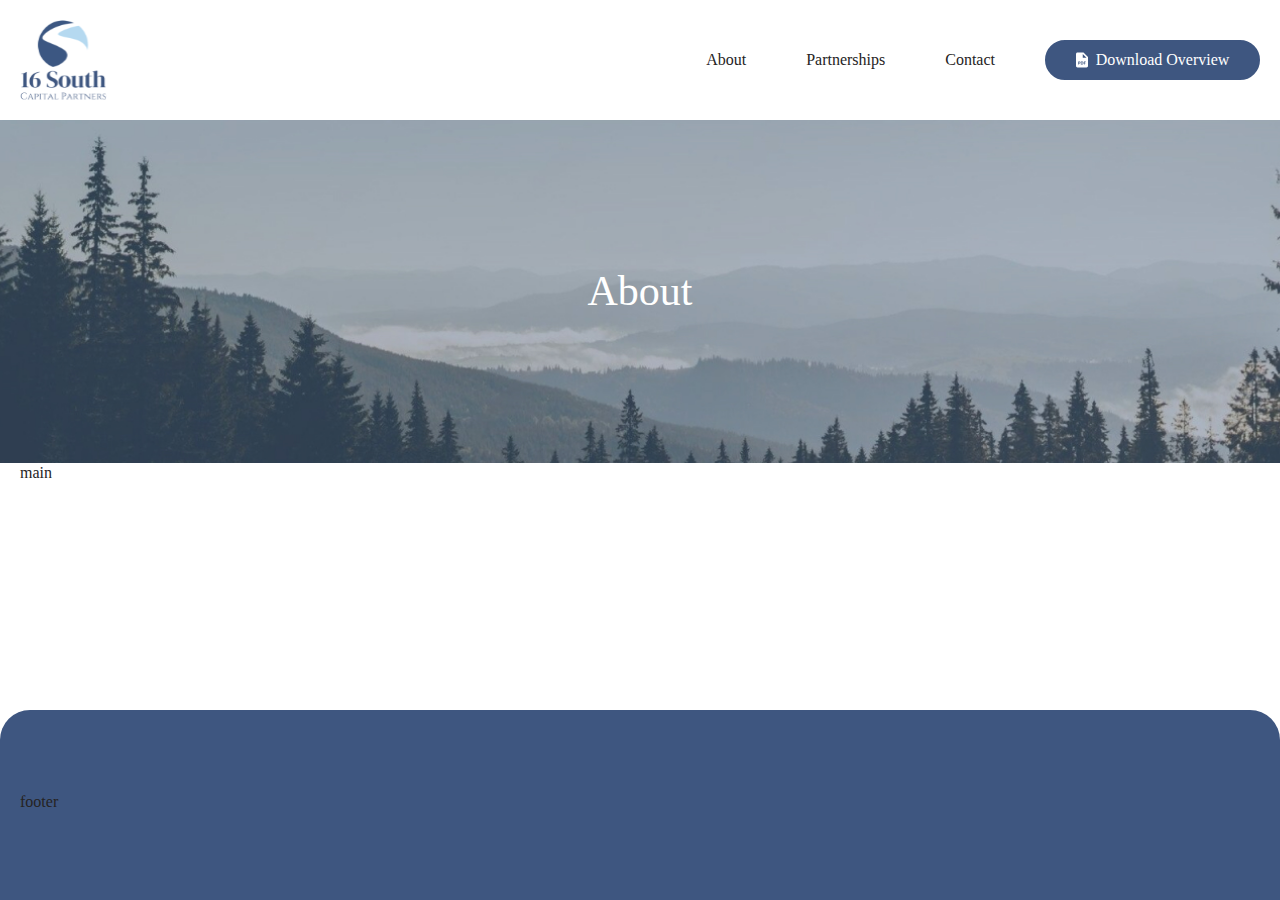
==== about.html @ 39dc4937 "2" ====
<!DOCTYPE html>
<html lang="ru">

<head>
    <meta charset="UTF-8">
    <meta name="description" content="Free Web tutorials">
    <meta name="keywords" content="HTML, CSS, JavaScript">
    <meta name="author" content="Oleksandr Dorobalo">
    <meta name="viewport" content="width=device-width, initial-scale=1.0">
    <meta http-equiv="X-UA-Compatible" content="IE=edge">

    <title>Title</title>
    <link rel="icon" type="image/png" href="assets/images/header/logo.png">

    <link rel="stylesheet" href="assets/css/style.css">
</head>

<body>
    <header class="header">
        <div class="wrapper container">
            <a href="index.html" class="header__logo logo">
                <img src="assets/images/header/logo.svg" alt="logo">
            </a>
            <nav class="header__navigation navigation">
                <ul class="navigation__list">
                    <li>
                        <a href="about.html">About </a>
                    </li>
                    <li>
                        <a href="partnership.html">Partnerships </a>
                    </li>
                    <li>
                        <a href="contact.html">Contact </a>
                    </li>
                </ul>
                <a class="header__button button" href="https://example.com/files/document.pdf" target="_blank" download>
                    <svg width="12" height="16" viewBox="0 0 12 16" fill="none" xmlns="http://www.w3.org/2000/svg">
                        <path
                            d="M3.20136 10.011C3.06336 10.011 2.97036 10.0245 2.92236 10.038V10.9215C2.97936 10.935 3.05061 10.9387 3.14886 10.9387C3.50811 10.9387 3.72936 10.7572 3.72936 10.4505C3.72936 10.176 3.53886 10.011 3.20136 10.011ZM5.8166 10.02C5.6666 10.02 5.5691 10.0335 5.51135 10.047V12.0045C5.5691 12.018 5.6621 12.018 5.7461 12.018C6.35885 12.0225 6.75785 11.685 6.75785 10.971C6.76235 10.3485 6.3986 10.02 5.8166 10.02Z"
                            fill="white" />
                        <path
                            d="M7.5 0.5H1.5C1.10218 0.5 0.720645 0.658032 0.439343 0.939342C0.158033 1.22064 0 1.60218 0 2V14C0 14.3978 0.158033 14.7793 0.439343 15.0606C0.720645 15.342 1.10218 15.5 1.5 15.5H10.5C10.8978 15.5 11.2793 15.342 11.5606 15.0606C11.842 14.7793 12 14.3978 12 14V5L7.5 0.5ZM4.1235 11.1425C3.89175 11.36 3.54975 11.4575 3.1515 11.4575C3.07428 11.4583 2.9971 11.4538 2.9205 11.444V12.5135H2.25V9.5615C2.55259 9.51635 2.85834 9.4958 3.16425 9.5C3.582 9.5 3.879 9.5795 4.07925 9.73925C4.26975 9.89075 4.39875 10.139 4.39875 10.4315C4.398 10.7255 4.3005 10.9738 4.1235 11.1425ZM6.97875 12.1588C6.66375 12.4205 6.1845 12.545 5.59875 12.545C5.24775 12.545 4.9995 12.5225 4.83075 12.5V9.56225C5.13345 9.51807 5.43907 9.49722 5.745 9.5C6.31275 9.5 6.68175 9.602 6.96975 9.8195C7.281 10.0505 7.476 10.4187 7.476 10.9475C7.476 11.5198 7.26675 11.915 6.97875 12.1588ZM9.75 10.0775H8.601V10.7607H9.675V11.3113H8.601V12.5142H7.9215V9.5225H9.75V10.0775ZM7.5 5.75H6.75V2L10.5 5.75H7.5Z"
                            fill="white" />
                    </svg>
                    Download Overview
                </a>
            </nav>
        </div>
    </header>

    <main class="main">
        <section class="hero">
            <div class="hero__banner" style="background-image: url(assets/images/banner-about.jpg);">
                <div class="container">
                    <h1>About</h1>
                </div>
            </div>

        </section>
        <div class="container">
            main

        </div>

    </main>

    <footer class="footer">
        <div class="container">
            footer

        </div>

    </footer>

    <script src="assets/js/jquery.min.js"></script>
    <script src="assets/js/scripts.js"></script>
</body>

</html>
---- assets/css/style.css ----
@charset "UTF-8";
/**
  Нормализация блочной модели
 */
*,
*::before,
*::after {
  -webkit-box-sizing: border-box;
          box-sizing: border-box;
}

/**
  Убираем внутренние отступы слева тегам списков,
  у которых есть атрибут class
  */
:where(ul, ol):where([class]) {
  padding-left: 0;
}

/**
  Убираем внешние отступы body и двум другим тегам,
  у которых есть атрибут class
  */
body,
:where(blockquote, figure):where([class]) {
  margin: 0;
}

/**
  Убираем внешние отступы вертикали нужным тегам,
  у которых есть атрибут class
  */
:where(h1,
h2,
h3,
h4,
h5,
h6,
p,
ul,
ol,
dl):where([class]) {
  margin-block: 0;
}

:where(dd[class]) {
  margin-left: 0;
}

:where(fieldset[class]) {
  margin-left: 0;
  padding: 0;
  border: none;
}

/**
  Убираем стандартный маркер маркированному списку,
  у которого есть атрибут class
  */
:where(ul[class]) {
  list-style: none;
}

/**
  Обнуляем вертикальные внешние отступы параграфа,
  объявляем локальную переменную для внешнего отступа вниз,
  чтобы избежать взаимодействие с более сложным селектором
  */
p {
  --paragraphMarginBottom: 16px;
  margin-block: 0;
}
p:last-of-type {
  margin: 0;
}

/**
  Внешний отступ вниз для параграфа без атрибута class,
  который расположен не последним среди своих соседних элементов
  */
p:where(:not([class]):not(:last-child)) {
  margin-bottom: var(--paragraphMarginBottom);
}

/**
  Упрощаем работу с изображениями
  */
img {
  display: block;
  max-width: 100%;
  height: auto;
}

/**
  Наследуем свойства шрифт для полей ввода
  */
input,
textarea,
select,
button {
  font: inherit;
}

html {
  /**
  Пригодится в большинстве ситуаций
  (когда, например, нужно будет "прижать" футер к низу сайта)
  */
  height: 100%;
  /**
  Плавный скролл
  */
  scroll-behavior: smooth;
}

body {
  /**
  Пригодится в большинстве ситуаций
  (когда, например, нужно будет "прижать" футер к низу сайта)
  */
  min-height: 100%;
  /**
  Унифицированный интерлиньяж
  */
  line-height: 1.5;
}

/**
  Приводим к единому цвету svg-элементы
  */
svg *[fill] {
  fill: currentColor;
}

svg *[stroke] {
  stroke: currentColor;
}

/**
  Чиним баг задержки смены цвета при взаимодействии с svg-элементами
  */
svg * {
  -webkit-transition-property: fill, stroke;
  transition-property: fill, stroke;
}

/**
  Удаляем все анимации и переходы для людей,
  которые предпочитают их не использовать
  */
@media (prefers-reduced-motion: reduce) {
  * {
    -webkit-animation-duration: 0.01ms !important;
            animation-duration: 0.01ms !important;
    -webkit-animation-iteration-count: 1 !important;
            animation-iteration-count: 1 !important;
    -webkit-transition-duration: 0.01ms !important;
            transition-duration: 0.01ms !important;
    scroll-behavior: auto !important;
  }
}
@font-face {
  font-family: "Montserrat";
  src: url("../fonts/montserrat-thin-webfont.woff"), url("../fonts/montserrat-thin-webfont.woff2");
  font-weight: 100;
  font-style: normal;
  font-display: swap;
  font-optical-sizing: auto;
}
@font-face {
  font-family: "Montserrat";
  src: url("../fonts/montserrat-extralight-webfont.woff"), url("../fonts/montserrat-extralight-webfont.woff2");
  font-weight: 200;
  font-style: normal;
  font-display: swap;
  font-optical-sizing: auto;
}
@font-face {
  font-family: "Montserrat";
  src: url("../fonts/montserrat-light-webfont.woff"), url("../fonts/montserrat-light-webfont.woff2");
  font-weight: 300;
  font-style: normal;
  font-display: swap;
  font-optical-sizing: auto;
}
@font-face {
  font-family: "Montserrat";
  src: url("../fonts/montserrat-regular-webfont.woff"), url("../fonts/montserrat-regular-webfont.woff2");
  font-weight: 400;
  font-style: normal;
  font-display: swap;
  font-optical-sizing: auto;
}
@font-face {
  font-family: "Montserrat";
  src: url("../fonts/montserrat-medium-webfont.woff"), url("../fonts/montserrat-medium-webfont.woff2");
  font-weight: 500;
  font-style: normal;
  font-display: swap;
  font-optical-sizing: auto;
}
@font-face {
  font-family: "Montserrat";
  src: url("../fonts/montserrat-semibold-webfont.woff"), url("../fonts/montserrat-semibold-webfont.woff2");
  font-weight: 600;
  font-style: normal;
  font-display: swap;
  font-optical-sizing: auto;
}
@font-face {
  font-family: "Montserrat";
  src: url("../fonts/montserrat-bold-webfont.woff"), url("../fonts/montserrat-bold-webfont.woff2");
  font-weight: 700;
  font-style: normal;
  font-display: swap;
  font-optical-sizing: auto;
}
@font-face {
  font-family: "Montserrat";
  src: url("../fonts/montserrat-extrabold-webfont.woff"), url("../fonts/montserrat-extrabold-webfont.woff2");
  font-weight: 800;
  font-style: normal;
  font-display: swap;
  font-optical-sizing: auto;
}
@font-face {
  font-family: "Montserrat";
  src: url("../fonts/montserrat-black-webfont.woff"), url("../fonts/montserrat-black-webfont.woff2");
  font-weight: 900;
  font-style: normal;
  font-display: swap;
  font-optical-sizing: auto;
}
:root {
  /*colors*/
  --color-black: #252323;
  --color-blue: #3e5680;
  --color-light-blue: #b5d5ec;
  --color-gray: #e0e3e6;
  --color-green: #7cb89a;
  --color-white: #ffffff;
  --color-transparent: transparent;
  --color-shadow: rgba(22, 28, 45, 0.05);
  /*colors*/
  /*border*/
  --border: 2px solid var(--color-blue);
  --border-radius: 16px;
  --border-radius-small: 10px;
  --border-radius-large: 30px;
  /*border*/
  /*body*/
  --font-family-base: "Montserat", serif;
  --container-width: 1280px;
  --container-padding-x: 20px;
  --section-padding-y: 80px;
  /*body*/
  /*button*/
  --input-height: 55px;
  --button-height: 46px;
  --icon-button-height: 30px;
  --transition-duration: 0.3s;
  /*button*/
}

.container {
  max-width: calc(var(--container-width) + var(--container-padding-x) * 2);
  margin-inline: auto;
  padding-inline: var(--container-padding-x);
}

.visually-hidden {
  position: absolute !important;
  width: 1px !important;
  height: 1px !important;
  margin: -1px !important;
  border: 0 !important;
  padding: 0 !important;
  white-space: nowrap !important;
  -webkit-clip-path: inset(100%) !important;
          clip-path: inset(100%) !important;
  clip: rect(0 0 0 0) !important;
  overflow: hidden !important;
}

@media (max-width: 767px) {
  .hidden-mobile {
    display: none !important;
  }
}

@media (min-width: 768px) {
  .visible-mobile {
    display: none !important;
  }
}

html {
  scroll-behavior: smooth;
}

body {
  font-size: clamp(16px, 1.25vw, 16px);
  display: -webkit-box;
  display: -ms-flexbox;
  display: flex;
  -webkit-box-orient: vertical;
  -webkit-box-direction: normal;
      -ms-flex-direction: column;
          flex-direction: column;
  color: var(--color-black);
  background: var(--color-white);
  font-family: var(--font-family-base);
  font-weight: 400;
  line-height: 1.25;
}
body.lock {
  max-height: 100vh;
  overflow: hidden;
}

main {
  overflow: hidden;
}

a,
button,
input,
textarea,
svg * {
  -webkit-transition-duration: var(--transition-duration);
          transition-duration: var(--transition-duration);
}

a {
  color: inherit;
}
a, a:hover {
  text-decoration: none;
}

h1,
h2,
h3,
h4,
h5,
h6 {
  margin: 0;
}

h1 {
  font-size: clamp(30px, 3.28125vw, 42px);
  font-weight: 400;
}

h2 {
  font-size: clamp(24px, 2.34375vw, 30px);
  font-weight: 400;
}

h3 {
  font-size: clamp(20px, 1.875vw, 24px);
  font-weight: 500;
}

h4 {
  font-size: clamp(20px, 1.25vw, 16px);
}

h5 {
  font-size: clamp(14px, 1.09375vw, 14px);
}

.large {
  font-size: 18px;
  font-weight: 500;
  line-height: 1.5;
}

.small {
  font-size: 14px;
  font-weight: 400;
}

.wrapper {
  position: relative;
  display: -webkit-box;
  display: -ms-flexbox;
  display: flex;
  -webkit-box-align: center;
      -ms-flex-align: center;
          align-items: center;
  -webkit-box-pack: justify;
      -ms-flex-pack: justify;
          justify-content: space-between;
  gap: 20px;
}

.title {
  font-size: 16px;
  color: var(--color-green);
  line-height: 1.5;
}

@-webkit-keyframes backAndForth {
  0% {
    translate: 0 0;
  }
  50% {
    translate: 10px 0;
  }
  100% {
    translate: 0 0;
  }
}

@keyframes backAndForth {
  0% {
    translate: 0 0;
  }
  50% {
    translate: 10px 0;
  }
  100% {
    translate: 0 0;
  }
}
@-webkit-keyframes rorateElements {
  0% {
    rotate: 0;
  }
  25% {
    rotate: 15deg;
  }
  50% {
    rotate: 0;
  }
  75% {
    rotate: -15deg;
  }
  100% {
    rotate: 0;
  }
}
@keyframes rorateElements {
  0% {
    rotate: 0;
  }
  25% {
    rotate: 15deg;
  }
  50% {
    rotate: 0;
  }
  75% {
    rotate: -15deg;
  }
  100% {
    rotate: 0;
  }
}
.button {
  padding: 0;
  background-color: transparent;
  border: none;
  cursor: pointer;
  min-width: 140px;
  height: var(--button-height);
  text-transform: capitalize;
  display: -webkit-box;
  display: -ms-flexbox;
  display: flex;
  -webkit-box-align: center;
      -ms-flex-align: center;
          align-items: center;
  -webkit-box-pack: center;
      -ms-flex-pack: center;
          justify-content: center;
  gap: 8px;
  padding: 0 20px;
  font-size: clamp(16px, 1.25vw, 16px);
  font-weight: 500;
  border-radius: var(--border-radius-large);
  color: var(--color-white);
  background: var(--color-blue);
  border: 2px solid var(--color-blue);
}
@media (hover: hover) {
  .button:hover {
    color: var(--color-blue);
    background: var(--color-transparent);
  }
}
@media (hover: none) {
  .button:active {
    color: var(--color-blue);
    background: var(--color-transparent);
  }
}
.button--white {
  min-width: 163px;
  color: var(--color-black);
  background: var(--color-white);
  border-color: var(--color-white);
}
@media (hover: hover) {
  .button--white:hover {
    color: var(--color-white);
    background: transparent;
  }
}
@media (hover: none) {
  .button--white:active {
    color: var(--color-white);
    background: transparent;
  }
}
.button--transparent {
  min-width: 163px;
  font-size: 16px;
  color: var(--color-white);
  background: var(--color-transparent);
  border: 2px solid var(--color-white);
}
@media (hover: hover) {
  .button--transparent:hover {
    color: var(--color-black);
    background: var(--color-white);
  }
}
@media (hover: none) {
  .button--transparent:active {
    color: var(--color-black);
    background: var(--color-white);
  }
}

.burger {
  padding: 0;
  background-color: transparent;
  border: none;
  cursor: pointer;
  width: 40px;
  aspect-ratio: 1;
  position: relative;
  z-index: 2;
}
.burger::before, .burger::after {
  content: "";
  display: block;
  width: 30px;
  height: 3px;
  background: black;
  border-radius: 3px;
  position: absolute;
  left: 50%;
  translate: -50% 0;
  -webkit-transition: all 0.3s ease;
  transition: all 0.3s ease;
}
.burger::before {
  top: 13px;
}
.burger::after {
  bottom: 13px;
}
.burger span {
  font-size: 0;
}
.burger.burger--active::before, .burger.burger--active::after {
  width: 90%;
  top: 50%;
  bottom: auto;
  translate: -50% -50%;
}
.burger.burger--active::before {
  rotate: 45deg;
}
.burger.burger--active::after {
  rotate: -45deg;
}

.form {
  /* Стилизованный radio button */
  /* При отмеченном radio button изменить цвет и показать "галочку" */
  /* Стилизованный чекбокс */
  /* При отмеченном чекбоксе изменить цвет и показать "галочку" */
}
.form label {
  display: -webkit-box;
  display: -ms-flexbox;
  display: flex;
  -webkit-box-orient: vertical;
  -webkit-box-direction: normal;
      -ms-flex-direction: column;
          flex-direction: column;
  -webkit-box-align: start;
      -ms-flex-align: start;
          align-items: flex-start;
  gap: 16px;
  font-size: clamp(1rem, 0.186rem + 1.69vw, 1.5rem);
  font-weight: 700;
}
.form input,
.form select {
  margin: 0;
  font-size: clamp(16px, 1.5625vw, 20px);
  font-weight: 500;
  outline: none;
  width: 100%;
  height: 64px;
  padding: 16px 24px;
  color: var(--color-black);
  border-radius: 40px;
  border: 1px solid rgba(58, 95, 111, 0.16);
}
.form input::-webkit-input-placeholder, .form select::-webkit-input-placeholder {
  color: #3A5F6F;
}
.form input::-moz-placeholder, .form select::-moz-placeholder {
  color: #3A5F6F;
}
.form input:-ms-input-placeholder, .form select:-ms-input-placeholder {
  color: #3A5F6F;
}
.form input::-ms-input-placeholder, .form select::-ms-input-placeholder {
  color: #3A5F6F;
}
.form input::placeholder,
.form select::placeholder {
  color: #3A5F6F;
}
@media (max-width: 767px) {
  .form input,
  .form select {
    height: 56px;
  }
}
.form input:focus-visible,
.form select:focus-visible {
  border: 1px solid var(--color-cyan);
}
.form textarea {
  margin: 0;
  font-size: clamp(16px, 1.5625vw, 20px);
  font-weight: 500;
  outline: none;
  width: 100%;
  min-height: 120px;
  padding: 16px 24px;
  color: var(--color-black);
  border-radius: 24px;
  border: 1px solid rgba(58, 95, 111, 0.16);
  resize: none;
}
.form textarea:focus-visible {
  border: 1px solid var(--color-cyan);
}
.form .custom-radio {
  -webkit-user-select: none;
     -moz-user-select: none;
      -ms-user-select: none;
          user-select: none;
  position: relative;
  cursor: pointer;
  /* Скрыть стандартный radio button */
  /* Стиль для видимого элемента radio button */
}
.form .custom-radio input[type=radio] {
  position: absolute;
  opacity: 0;
  cursor: pointer;
  height: 0;
  width: 0;
}
.form .custom-radio .radiomark {
  display: inline-block;
  width: 24px;
  height: 24px;
  background-color: #F9FAFB;
  border-radius: 50%;
  position: relative;
  cursor: pointer;
  border: 1px solid rgb(175, 186, 202);
  -webkit-transition: all 0.3s ease;
  transition: all 0.3s ease;
  /* Отображение "галочки" внутри radio button */
}
.form .custom-radio .radiomark::after {
  content: "";
  position: absolute;
  display: block;
  left: 50%;
  top: 50%;
  translate: -50% -50%;
  width: 100%;
  height: 100%;
  opacity: 0;
  background: url(/assets/images/icon/check.svg) no-repeat center;
  -webkit-transition: all 0.3s ease;
  transition: all 0.3s ease;
}
.form .custom-radio input[type=radio]:checked + .radiomark {
  background-color: var(--color-cyan);
  border: 1px solid var(--color-cyan);
}
.form .custom-radio input[type=radio]:checked + .radiomark::after {
  opacity: 1;
}
.form .custom-checkbox {
  display: -webkit-box;
  display: -ms-flexbox;
  display: flex;
  -webkit-box-orient: vertical;
  -webkit-box-direction: normal;
      -ms-flex-direction: column;
          flex-direction: column;
  -webkit-box-align: start;
      -ms-flex-align: start;
          align-items: flex-start;
  gap: 16px;
  -webkit-user-select: none;
     -moz-user-select: none;
      -ms-user-select: none;
          user-select: none;
  position: relative;
  /* Скрыть стандартный чекбокс */
  /* Стиль для видимого элемента чекбокса */
}
.form .custom-checkbox input[type=checkbox] {
  position: absolute;
  opacity: 0;
  cursor: pointer;
  height: 0;
  width: 0;
}
.form .custom-checkbox .checkmark {
  display: inline-block;
  width: 48px;
  height: 28px;
  background-color: var(--color-black);
  border-radius: 14px;
  position: relative;
  cursor: pointer;
  /* Отображение "галочки" внутри чекбокса */
}
.form .custom-checkbox .checkmark::after {
  content: "";
  position: absolute;
  display: block;
  left: 2px;
  top: 2px;
  width: 24px;
  height: 24px;
  border-radius: 50%;
  background: var(--color-light);
  -webkit-transform: rotate(45deg);
          transform: rotate(45deg);
}
.form .custom-checkbox input[type=checkbox]:checked + .checkmark {
  background-color: var(--color-accent);
}
.form .custom-checkbox input[type=checkbox]:checked + .checkmark::after {
  left: auto;
  right: 2px;
}

.select2 {
  width: 100% !important;
}

.select2-container--default .select2-results__option--highlighted.select2-results__option--selectable {
  background-color: var(--color-cyan);
}

.select2-container--default .select2-selection--single {
  display: -webkit-box;
  display: -ms-flexbox;
  display: flex;
  -webkit-box-align: center;
      -ms-flex-align: center;
          align-items: center;
  margin: 0;
  font-size: clamp(16px, 1.5625vw, 20px);
  font-weight: 500;
  outline: none;
  width: 100%;
  height: 64px;
  padding: 16px 24px;
  color: var(--color-black);
  border-radius: 40px;
  border: 1px solid rgba(58, 95, 111, 0.16);
}
@media (max-width: 767px) {
  .select2-container--default .select2-selection--single {
    height: 56px;
  }
}
.select2-container--default .select2-selection--single:focus-visible {
  border: 1px solid var(--color-cyan);
}

.select2-container .select2-selection--single .select2-selection__rendered {
  padding: 0;
  margin: 0;
  color: var(--color-black);
}

.select2-container--default .select2-selection--single .select2-selection__arrow {
  width: 16px;
  height: 16px;
  top: 50%;
  right: 24px;
  translate: 0 -50%;
  -webkit-transition: all 0.3s ease;
  transition: all 0.3s ease;
}
.select2-container--default .select2-selection--single .select2-selection__arrow b {
  position: static;
  display: block;
  margin: 0;
  width: 100%;
  height: 100%;
  border: none;
  background: url(../images/icon/ArrowDown2.svg) no-repeat center;
  -webkit-transition: all 0.3s ease;
  transition: all 0.3s ease;
}

.select2-container--default.select2-container--open .select2-selection--single .select2-selection__arrow b {
  rotate: 180deg;
}

.select2-container--default.select2-container--open.select2-container--below .select2-selection--single,
.select2-container--default.select2-container--open.select2-container--below .select2-selection--multiple {
  border-color: var(--color-cyan);
}

.swiper-pagination {
  position: static;
  width: auto !important;
  display: -webkit-box;
  display: -ms-flexbox;
  display: flex;
  -webkit-box-align: center;
      -ms-flex-align: center;
          align-items: center;
  gap: 8px;
}
.swiper-pagination-bullet-active {
  margin: 0;
}

.swiper-pagination-bullet {
  width: 8px;
  aspect-ratio: 1;
  margin: 0 !important;
  border-radius: 5px;
}
.swiper-pagination-bullet-active {
  width: 24px;
  background-color: var(--color-black);
}

.swiper-button-next,
.swiper-button-prev {
  position: static;
  margin: 0;
  width: 48px;
  height: 48px;
}
.swiper-button-next:after,
.swiper-button-prev:after {
  content: "";
  width: 100%;
  height: 100%;
  background: url(../images/icon/nav.svg) no-repeat center;
}

.swiper-button-prev::after {
  rotate: 180deg;
}

.swiper__navigation {
  display: -webkit-box;
  display: -ms-flexbox;
  display: flex;
  -webkit-box-align: center;
      -ms-flex-align: center;
          align-items: center;
  -webkit-box-pack: justify;
      -ms-flex-pack: justify;
          justify-content: space-between;
}
.swiper__navigation-button {
  display: -webkit-box;
  display: -ms-flexbox;
  display: flex;
  -webkit-box-align: center;
      -ms-flex-align: center;
          align-items: center;
}

.header {
  position: relative;
  padding: 20px 0;
}
.header--home {
  position: absolute;
  left: 0;
  right: 0;
  top: 0;
  z-index: 1;
}
.header.fixed {
  position: fixed;
  left: 0;
  right: 0;
  top: 0;
  z-index: 2;
  background: var(--color-white);
}
.header__button {
  min-width: 215px;
  height: 40px;
}

@media (hover: hover) {
  .logo:hover {
    scale: 1.1;
  }
}
@media (hover: none) {
  .logo:active {
    scale: 1.1;
  }
}
.logo img {
  max-width: 90px;
}
@media (max-width: 767px) {
  .logo img {
    max-width: 70px;
  }
}

.navigation {
  display: -webkit-box;
  display: -ms-flexbox;
  display: flex;
  -webkit-box-pack: center;
      -ms-flex-pack: center;
          justify-content: center;
  -webkit-box-align: center;
      -ms-flex-align: center;
          align-items: center;
  gap: 50px;
}
@media (max-width: 767px) {
  .navigation {
    padding: 40px 24px;
    position: absolute;
    top: -1000%;
    left: 0;
    z-index: 1;
    width: 100%;
    height: 100vh;
    opacity: 0;
    -webkit-transition: all 0.3s ease;
    transition: all 0.3s ease;
    background: var(--color-white);
  }
  .navigation.navigation--active {
    top: 100%;
    opacity: 1;
  }
}
.navigation__list {
  display: -webkit-box;
  display: -ms-flexbox;
  display: flex;
  -webkit-box-pack: center;
      -ms-flex-pack: center;
          justify-content: center;
  -webkit-box-align: center;
      -ms-flex-align: center;
          align-items: center;
  gap: 60px;
}
.navigation__list li a {
  position: relative;
  display: block;
  font-weight: 500;
}
.navigation__list li a::after {
  content: "";
  position: absolute;
  left: 50%;
  top: 100%;
  translate: -50% 0;
  width: 0;
  height: 2px;
  background: var(--color-blue);
  -webkit-transition-duration: var(--transition-duration);
          transition-duration: var(--transition-duration);
}
@media (hover: hover) {
  .navigation__list li a:hover {
    color: var(--color-blue);
  }
  .navigation__list li a:hover::after {
    width: 100%;
  }
}
@media (hover: none) {
  .navigation__list li a:active {
    color: var(--color-blue);
  }
  .navigation__list li a:active::after {
    width: 100%;
  }
}

.hero__banner {
  display: -webkit-box;
  display: -ms-flexbox;
  display: flex;
  -webkit-box-pack: center;
      -ms-flex-pack: center;
          justify-content: center;
  -webkit-box-align: center;
      -ms-flex-align: center;
          align-items: center;
  padding: 145px 0;
  color: var(--color-white);
  background-position: center;
  background-repeat: no-repeat;
  background-size: cover;
}
.hero__banner--home {
  min-height: 640px;
}
.hero__banner h1 {
  max-width: 740px;
  text-align: center;
  text-wrap: balance;
}
.hero__banner .buttons {
  display: -webkit-box;
  display: -ms-flexbox;
  display: flex;
  -webkit-box-pack: center;
      -ms-flex-pack: center;
          justify-content: center;
  -webkit-box-align: center;
      -ms-flex-align: center;
          align-items: center;
  margin-top: 50px;
  gap: 35px;
}
.hero__info {
  display: -webkit-box;
  display: -ms-flexbox;
  display: flex;
  -webkit-box-pack: center;
      -ms-flex-pack: center;
          justify-content: center;
  -webkit-box-align: center;
      -ms-flex-align: center;
          align-items: center;
  color: var(--color-light-blue);
  background: var(--color-blue);
  border-radius: 0 0 var(--border-radius-large) var(--border-radius-large);
}
.hero__info-item {
  display: -webkit-box;
  display: -ms-flexbox;
  display: flex;
  -webkit-box-pack: center;
      -ms-flex-pack: center;
          justify-content: center;
  -webkit-box-align: center;
      -ms-flex-align: center;
          align-items: center;
  width: 33%;
  min-height: 200px;
  text-align: center;
}
.hero__info-item:nth-child(2) {
  border-left: 2px solid var(--color-green);
  border-right: 2px solid var(--color-green);
}

.footer {
  margin-top: auto;
  padding: 82px 0 88px;
  background: var(--color-blue);
  border-radius: var(--border-radius-large) var(--border-radius-large) 0 0;
}
.footer__logo img {
  max-width: 120px;
}/*# sourceMappingURL=style.css.map */
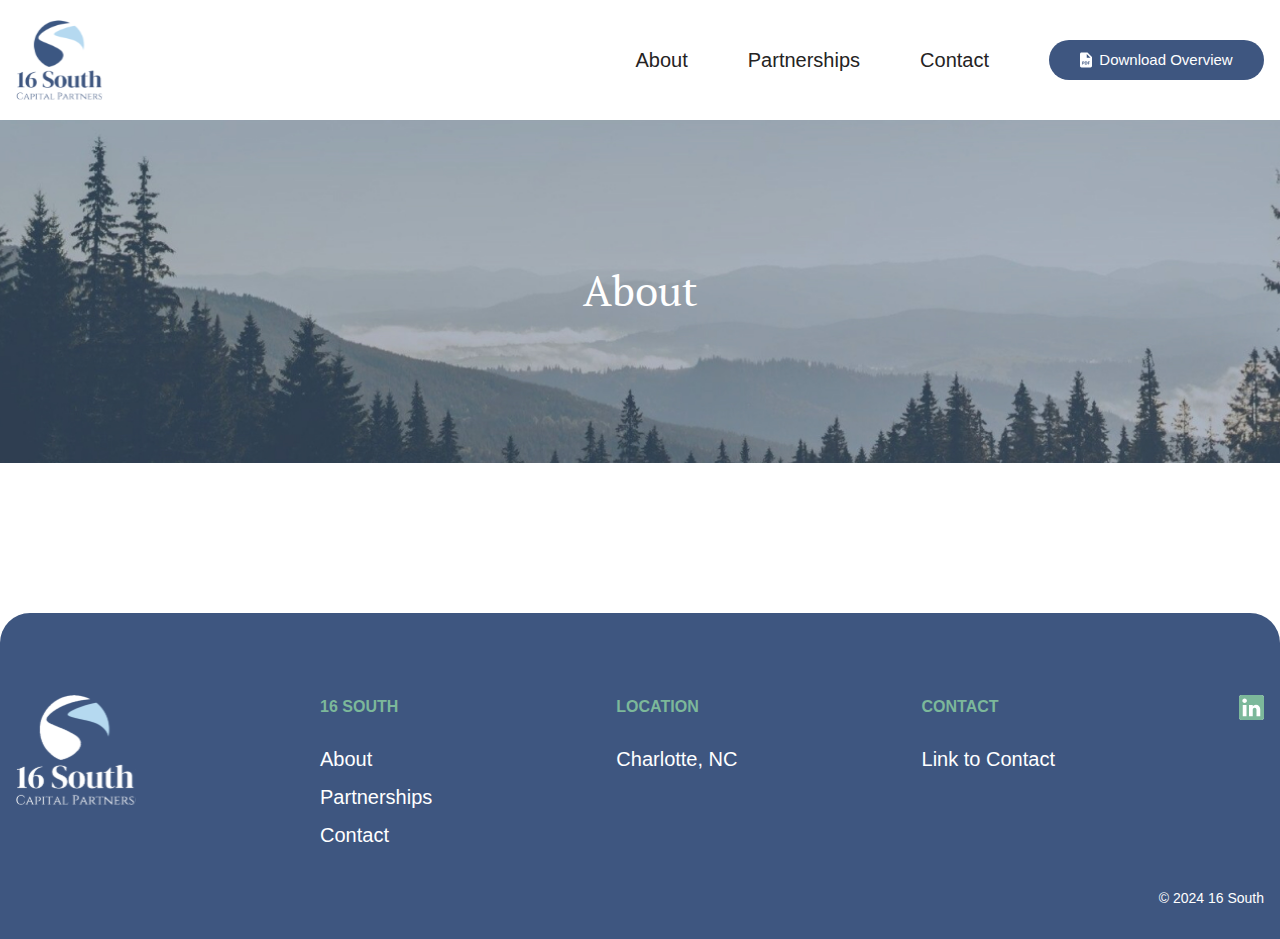
==== commit 45029b16: "section.about" ====
--- a/about.html
+++ b/about.html
@@ -45,31 +45,68 @@
                     Download Overview
                 </a>
             </nav>
+            <button class="burger" id="burgerButton">
+                <span>Menu</span>
+            </button>
         </div>
     </header>
 
     <main class="main">
-        <section class="hero">
-            <div class="hero__banner" style="background-image: url(assets/images/banner-about.jpg);">
-                <div class="container">
-                    <h1>About</h1>
-                </div>
+        <section class="hero" style="background-image: url(assets/images/banner-about.jpg);">
+            <div class="container">
+                <h1>About</h1>
             </div>
-
         </section>
-        <div class="container">
-            main
-
-        </div>
-
     </main>
 
     <footer class="footer">
-        <div class="container">
-            footer
+        <div class="wrapper container">
+            <div class="footer__logo">
+                <a href="index.html" class="logo">
+                    <img src="assets/images/footer/logo.svg" alt="logo">
+                </a>
+            </div>
+            <div class="footer__col">
+                <h5 class="title">16 South</h5>
+                <nav class="footer__nav">
+                    <ul class="footer__nav-list">
+                        <li>
+                            <a href="about.html">About </a>
+                        </li>
+                        <li>
+                            <a href="partnership.html">Partnerships </a>
+                        </li>
+                        <li>
+                            <a href="contact.html">Contact </a>
+                        </li>
+                    </ul>
+                </nav>
+            </div>
+            <div class="footer__col">
+                <h5 class="title">Location</h5>
+                <p>
+                    Charlotte, NC
+                </p>
+            </div>
+            <div class="footer__col">
+                <h5 class="title">Contact</h5>
+                <a href="contact.html">Link to Contact</a>
+            </div>
+            <div class="footer__col social">
+                <a href="#">
+                    <svg width="25" height="25" viewBox="0 0 25 25" fill="none" xmlns="http://www.w3.org/2000/svg">
+                        <rect width="25" height="25" rx="3" fill="white" />
+                        <path
+                            d="M22.5 0H2.5C1.125 0 0 1.125 0 2.5V22.5C0 23.875 1.125 25 2.5 25H22.5C23.875 25 25 23.875 25 22.5V2.5C25 1.125 23.875 0 22.5 0ZM7.5 21.25H3.75V10H7.5V21.25ZM5.625 7.875C4.375 7.875 3.375 6.875 3.375 5.625C3.375 4.375 4.375 3.375 5.625 3.375C6.875 3.375 7.875 4.375 7.875 5.625C7.875 6.875 6.875 7.875 5.625 7.875ZM21.25 21.25H17.5V14.625C17.5 13.625 16.625 12.75 15.625 12.75C14.625 12.75 13.75 13.625 13.75 14.625V21.25H10V10H13.75V11.5C14.375 10.5 15.75 9.75 16.875 9.75C19.25 9.75 21.25 11.75 21.25 14.125V21.25Z"
+                            fill="#7CB89A" />
+                    </svg>
 
+                </a>
+            </div>
         </div>
-
+        <div class="copy container">
+            © 2024 16 South
+        </div>
     </footer>
 
     <script src="assets/js/jquery.min.js"></script>
--- a/assets/css/style.css
+++ b/assets/css/style.css
@@ -7,6 +7,17 @@
 *::after {
   -webkit-box-sizing: border-box;
           box-sizing: border-box;
+}
+
+ul:where(:not([class])) {
+  margin: 0;
+  padding-left: 20px;
+}
+ul:where(:not([class])) li {
+  margin-bottom: 10px;
+}
+ul:where(:not([class])) li:last-child {
+  margin: 0;
 }
 
 /**
@@ -231,6 +242,38 @@
   font-display: swap;
   font-optical-sizing: auto;
 }
+@font-face {
+  font-family: "PTserif";
+  src: url("../fonts/ptserif-regular-webfont.woff"), url("../fonts/ptserif-regular-webfont.woff2");
+  font-weight: 400;
+  font-style: normal;
+  font-display: swap;
+  font-optical-sizing: auto;
+}
+@font-face {
+  font-family: "PTserif";
+  src: url("../fonts/ptserif-italic-webfont.woff2"), url("../fonts/ptserif-italic-webfont.woff2");
+  font-weight: 400;
+  font-style: italic;
+  font-display: swap;
+  font-optical-sizing: auto;
+}
+@font-face {
+  font-family: "PTserif";
+  src: url("../fonts/ptserif-bold-webfont.woff"), url("../fonts/ptserif-bold-webfont.woff2");
+  font-weight: 700;
+  font-style: normal;
+  font-display: swap;
+  font-optical-sizing: auto;
+}
+@font-face {
+  font-family: "PTserif";
+  src: url("../fonts/ptserif-bolditalic-webfont.woff"), url("../fonts/ptserif-bolditalic-webfont.woff2");
+  font-weight: 700;
+  font-style: italic;
+  font-display: swap;
+  font-optical-sizing: auto;
+}
 :root {
   /*colors*/
   --color-black: #252323;
@@ -243,21 +286,21 @@
   --color-shadow: rgba(22, 28, 45, 0.05);
   /*colors*/
   /*border*/
-  --border: 2px solid var(--color-blue);
+  --border: 1px solid var(--color-white);
   --border-radius: 16px;
   --border-radius-small: 10px;
   --border-radius-large: 30px;
   /*border*/
   /*body*/
-  --font-family-base: "Montserat", serif;
+  --font-family-base: "Montserat", sans-serif;
   --container-width: 1280px;
-  --container-padding-x: 20px;
+  --container-padding-x: 16px;
   --section-padding-y: 80px;
   /*body*/
   /*button*/
   --input-height: 55px;
   --button-height: 46px;
-  --icon-button-height: 30px;
+  --icon-button-height: 40px;
   --transition-duration: 0.3s;
   /*button*/
 }
@@ -299,7 +342,7 @@
 }
 
 body {
-  font-size: clamp(16px, 1.25vw, 16px);
+  font-size: clamp(16px, 1.5625vw, 20px);
   display: -webkit-box;
   display: -ms-flexbox;
   display: flex;
@@ -311,7 +354,7 @@
   background: var(--color-white);
   font-family: var(--font-family-base);
   font-weight: 400;
-  line-height: 1.25;
+  line-height: 1.5;
 }
 body.lock {
   max-height: 100vh;
@@ -320,6 +363,9 @@
 
 main {
   overflow: hidden;
+  -webkit-box-flex: 1;
+      -ms-flex: 1 0 auto;
+          flex: 1 0 auto;
 }
 
 a,
@@ -348,13 +394,17 @@
 }
 
 h1 {
-  font-size: clamp(30px, 3.28125vw, 42px);
+  font-size: clamp(26px, 3.28125vw, 42px);
+  font-family: "PTserif", serif;
   font-weight: 400;
+  line-height: 1.25;
 }
 
 h2 {
-  font-size: clamp(24px, 2.34375vw, 30px);
+  font-size: clamp(22px, 2.34375vw, 30px);
+  font-family: "PTserif", serif;
   font-weight: 400;
+  line-height: 1.25;
 }
 
 h3 {
@@ -363,17 +413,20 @@
 }
 
 h4 {
-  font-size: clamp(20px, 1.25vw, 16px);
+  font-size: clamp(16px, 1.5625vw, 20px);
 }
 
 h5 {
-  font-size: clamp(14px, 1.09375vw, 14px);
+  font-size: clamp(14px, 1.40625vw, 18px);
+}
+
+h6 {
+  font-size: 14;
 }
 
 .large {
   font-size: 18px;
   font-weight: 500;
-  line-height: 1.5;
 }
 
 .small {
@@ -382,23 +435,78 @@
 }
 
 .wrapper {
-  position: relative;
-  display: -webkit-box;
-  display: -ms-flexbox;
-  display: flex;
+  display: -webkit-box;
+  display: -ms-flexbox;
+  display: flex;
+  -webkit-box-pack: center;
+      -ms-flex-pack: center;
+          justify-content: center;
   -webkit-box-align: center;
       -ms-flex-align: center;
           align-items: center;
   -webkit-box-pack: justify;
       -ms-flex-pack: justify;
           justify-content: space-between;
-  gap: 20px;
+  gap: 25px;
 }
 
 .title {
-  font-size: 16px;
+  font-size: clamp(12px, 1.25vw, 16px);
+  font-weight: 700;
   color: var(--color-green);
   line-height: 1.5;
+  text-transform: uppercase;
+}
+
+section {
+  margin-top: clamp(3.125rem, 1.83rem + 5.52vw, 6.25rem);
+}
+
+blockquote {
+  position: relative;
+  margin: 0;
+  padding: 140px 40px 50px;
+  font-weight: 500;
+  color: var(--color-white);
+  background: var(--color-blue);
+  border-radius: var(--border-radius-small);
+}
+@media (max-width: 767px) {
+  blockquote {
+    padding: 105px 25px 30px;
+  }
+}
+blockquote::before {
+  content: "";
+  position: absolute;
+  left: 60px;
+  top: 60px;
+  display: block;
+  width: 49px;
+  height: 41px;
+  background: url(../images/icon/quote.svg) no-repeat center;
+  background-size: cover;
+}
+@media (max-width: 767px) {
+  blockquote::before {
+    top: 42px;
+    left: 34px;
+    width: 42px;
+    height: 35px;
+  }
+}
+blockquote.blockquote--light {
+  padding-top: 175px;
+  color: var(--color-black);
+  background: var(--color-light-blue);
+}
+blockquote.blockquote--light::before {
+  background-image: url(../images/icon/quote-blue.svg);
+}
+@media (max-width: 767px) {
+  blockquote.blockquote--light {
+    padding: 105px 25px 30px;
+  }
 }
 
 @-webkit-keyframes backAndForth {
@@ -463,74 +571,52 @@
   background-color: transparent;
   border: none;
   cursor: pointer;
+  display: -webkit-box;
+  display: -ms-flexbox;
+  display: flex;
+  -webkit-box-pack: center;
+      -ms-flex-pack: center;
+          justify-content: center;
+  -webkit-box-align: center;
+      -ms-flex-align: center;
+          align-items: center;
   min-width: 140px;
   height: var(--button-height);
   text-transform: capitalize;
-  display: -webkit-box;
-  display: -ms-flexbox;
-  display: flex;
-  -webkit-box-align: center;
-      -ms-flex-align: center;
-          align-items: center;
-  -webkit-box-pack: center;
-      -ms-flex-pack: center;
-          justify-content: center;
-  gap: 8px;
-  padding: 0 20px;
-  font-size: clamp(16px, 1.25vw, 16px);
+  gap: 7px;
+  padding: 10px 21px;
+  font-size: 15px;
   font-weight: 500;
+  line-height: 1.25;
   border-radius: var(--border-radius-large);
   color: var(--color-white);
   background: var(--color-blue);
-  border: 2px solid var(--color-blue);
 }
 @media (hover: hover) {
   .button:hover {
-    color: var(--color-blue);
-    background: var(--color-transparent);
+    background: var(--color-green);
   }
 }
 @media (hover: none) {
   .button:active {
-    color: var(--color-blue);
-    background: var(--color-transparent);
-  }
-}
-.button--white {
-  min-width: 163px;
-  color: var(--color-black);
-  background: var(--color-white);
-  border-color: var(--color-white);
-}
-@media (hover: hover) {
-  .button--white:hover {
-    color: var(--color-white);
-    background: transparent;
-  }
-}
-@media (hover: none) {
-  .button--white:active {
-    color: var(--color-white);
-    background: transparent;
+    background: var(--color-green);
   }
 }
 .button--transparent {
-  min-width: 163px;
-  font-size: 16px;
-  color: var(--color-white);
+  color: var(--color-blue);
   background: var(--color-transparent);
-  border: 2px solid var(--color-white);
+  border: 2px solid var(--color-blue);
 }
 @media (hover: hover) {
   .button--transparent:hover {
-    color: var(--color-black);
-    background: var(--color-white);
+    color: var(--color-white);
+    background: var(--color-blue);
   }
 }
 @media (hover: none) {
   .button--transparent:active {
-    color: var(--color-black);
-    background: var(--color-white);
+    color: var(--color-white);
+    background: var(--color-blue);
   }
 }
 
@@ -541,15 +627,31 @@
   cursor: pointer;
   width: 40px;
   aspect-ratio: 1;
+  display: none;
   position: relative;
   z-index: 2;
+  background: var(--color-blue);
+  border-radius: 50%;
+}
+@media (max-width: 767px) {
+  .burger {
+    display: -webkit-box;
+    display: -ms-flexbox;
+    display: flex;
+    -webkit-box-pack: center;
+        -ms-flex-pack: center;
+            justify-content: center;
+    -webkit-box-align: center;
+        -ms-flex-align: center;
+            align-items: center;
+  }
 }
 .burger::before, .burger::after {
   content: "";
   display: block;
-  width: 30px;
-  height: 3px;
-  background: black;
+  width: 16px;
+  height: 2px;
+  background: var(--color-white);
   border-radius: 3px;
   position: absolute;
   left: 50%;
@@ -565,12 +667,20 @@
 }
 .burger span {
   font-size: 0;
+  display: block;
+  width: 16px;
+  height: 2px;
+  background: var(--color-white);
+}
+.burger.burger--active {
+  border: 1px solid var(--color-blue);
+  background: var(--color-white);
 }
 .burger.burger--active::before, .burger.burger--active::after {
-  width: 90%;
   top: 50%;
   bottom: auto;
   translate: -50% -50%;
+  background: var(--color-blue);
 }
 .burger.burger--active::before {
   rotate: 45deg;
@@ -901,8 +1011,12 @@
 }
 
 .header {
-  position: relative;
   padding: 20px 0;
+}
+@media (max-width: 767px) {
+  .header {
+    padding: 15px 0;
+  }
 }
 .header--home {
   position: absolute;
@@ -919,6 +1033,9 @@
   z-index: 2;
   background: var(--color-white);
 }
+.header .logo {
+  z-index: 2;
+}
 .header__button {
   min-width: 215px;
   height: 40px;
@@ -935,11 +1052,11 @@
   }
 }
 .logo img {
-  max-width: 90px;
+  max-height: 80px;
 }
 @media (max-width: 767px) {
   .logo img {
-    max-width: 70px;
+    max-height: 50px;
   }
 }
 
@@ -953,11 +1070,18 @@
   -webkit-box-align: center;
       -ms-flex-align: center;
           align-items: center;
-  gap: 50px;
+  gap: 40px 60px;
 }
 @media (max-width: 767px) {
   .navigation {
-    padding: 40px 24px;
+    -webkit-box-orient: vertical;
+    -webkit-box-direction: normal;
+        -ms-flex-direction: column;
+            flex-direction: column;
+    -webkit-box-pack: start;
+        -ms-flex-pack: start;
+            justify-content: flex-start;
+    padding: 160px 16px 80px;
     position: absolute;
     top: -1000%;
     left: 0;
@@ -968,9 +1092,10 @@
     -webkit-transition: all 0.3s ease;
     transition: all 0.3s ease;
     background: var(--color-white);
+    overflow-y: scroll;
   }
   .navigation.navigation--active {
-    top: 100%;
+    top: 0%;
     opacity: 1;
   }
 }
@@ -984,12 +1109,26 @@
   -webkit-box-align: center;
       -ms-flex-align: center;
           align-items: center;
-  gap: 60px;
+  gap: 25px 60px;
+}
+@media (max-width: 767px) {
+  .navigation__list {
+    -webkit-box-orient: vertical;
+    -webkit-box-direction: normal;
+        -ms-flex-direction: column;
+            flex-direction: column;
+  }
 }
 .navigation__list li a {
   position: relative;
   display: block;
   font-weight: 500;
+  line-height: 1.2;
+}
+@media (max-width: 767px) {
+  .navigation__list li a {
+    font-size: 22px;
+  }
 }
 .navigation__list li a::after {
   content: "";
@@ -1020,7 +1159,8 @@
   }
 }
 
-.hero__banner {
+.hero {
+  margin: 0;
   display: -webkit-box;
   display: -ms-flexbox;
   display: flex;
@@ -1036,15 +1176,194 @@
   background-repeat: no-repeat;
   background-size: cover;
 }
-.hero__banner--home {
+.hero--home {
   min-height: 640px;
-}
-.hero__banner h1 {
+  border-radius: 0 0 var(--border-radius-large) var(--border-radius-large);
+}
+.hero h1 {
   max-width: 740px;
   text-align: center;
   text-wrap: balance;
 }
-.hero__banner .buttons {
+
+.about__banner {
+  margin-top: 35px;
+  background-position: center;
+  background-repeat: no-repeat;
+  background-size: cover;
+}
+@media (max-width: 767px) {
+  .about__banner {
+    margin-top: 25px;
+  }
+}
+.about__banner-list {
+  display: -webkit-box;
+  display: -ms-flexbox;
+  display: flex;
+  min-height: 600px;
+}
+@media (max-width: 1023px) {
+  .about__banner-list {
+    -webkit-box-orient: vertical;
+    -webkit-box-direction: normal;
+        -ms-flex-direction: column;
+            flex-direction: column;
+  }
+}
+.about__banner-item {
+  width: 33%;
+  padding: 260px 60px 60px;
+  color: var(--color-white);
+  font-size: clamp(16px, 1.40625vw, 18px);
+  font-weight: 500;
+}
+@media (max-width: 1280px) {
+  .about__banner-item {
+    padding-inline: 40px;
+  }
+}
+@media (max-width: 1023px) {
+  .about__banner-item {
+    width: 100%;
+    padding: 40px 16px;
+  }
+}
+.about__banner-item:nth-child(2) {
+  border-left: var(--border);
+  border-right: var(--border);
+}
+@media (max-width: 1023px) {
+  .about__banner-item:nth-child(2) {
+    border: none;
+    border-top: var(--border);
+    border-bottom: var(--border);
+  }
+}
+.about__banner-item img {
+  max-height: 80px;
+  margin-bottom: 40px;
+}
+@media (max-width: 767px) {
+  .about__banner-item img {
+    max-height: 60px;
+    margin-bottom: 20px;
+  }
+}
+
+.partner .wrapper {
+  -webkit-box-align: start;
+      -ms-flex-align: start;
+          align-items: flex-start;
+}
+@media (max-width: 767px) {
+  .partner .wrapper {
+    -webkit-box-orient: vertical;
+    -webkit-box-direction: normal;
+        -ms-flex-direction: column;
+            flex-direction: column;
+  }
+}
+.partner .wrapper p {
+  max-width: 690px;
+  width: 60%;
+}
+@media (max-width: 767px) {
+  .partner .wrapper p {
+    max-width: none;
+    width: 100%;
+  }
+}
+.partner blockquote {
+  margin-top: clamp(1.875rem, 0.58rem + 5.52vw, 5rem);
+}
+
+.focus .title {
+  margin-bottom: 35px;
+}
+@media (max-width: 767px) {
+  .focus .title {
+    margin-bottom: 20px;
+  }
+}
+.focus .wrapper {
+  -webkit-box-align: start;
+      -ms-flex-align: start;
+          align-items: flex-start;
+  padding: 30px 0 50px;
+}
+@media (max-width: 1023px) {
+  .focus .wrapper {
+    -webkit-box-orient: vertical;
+    -webkit-box-direction: normal;
+        -ms-flex-direction: column;
+            flex-direction: column;
+  }
+}
+@media (max-width: 767px) {
+  .focus .wrapper {
+    padding: 25px 0 35px;
+  }
+}
+.focus .column {
+  max-width: 600px;
+  width: 50%;
+  display: -webkit-box;
+  display: -ms-flexbox;
+  display: flex;
+  -webkit-box-orient: vertical;
+  -webkit-box-direction: normal;
+      -ms-flex-direction: column;
+          flex-direction: column;
+}
+@media (max-width: 1023px) {
+  .focus .column {
+    width: 100%;
+    max-width: none;
+  }
+}
+.focus .column:first-child {
+  max-width: 520px;
+  gap: clamp(1.563rem, 0.786rem + 3.31vw, 3.438rem);
+}
+@media (max-width: 1023px) {
+  .focus .column:first-child {
+    width: 100%;
+    max-width: none;
+  }
+}
+.focus .column ul {
+  font-size: 16px;
+  font-weight: 500;
+}
+.focus .services__list {
+  display: -webkit-box;
+  display: -ms-flexbox;
+  display: flex;
+  -webkit-box-orient: vertical;
+  -webkit-box-direction: normal;
+      -ms-flex-direction: column;
+          flex-direction: column;
+  gap: 10px;
+}
+.focus .services__list li {
+  padding: 30px;
+  background: var(--color-gray);
+  border-radius: var(--border-radius-small);
+}
+@media (max-width: 767px) {
+  .focus .services__list li {
+    padding: 25px;
+  }
+}
+.focus .services__list li h5 {
+  color: var(--color-blue);
+  font-size: 18px;
+  font-weight: 600;
+  margin-bottom: 12px;
+}
+.focus .icons__list {
+  margin-top: 10px;
   display: -webkit-box;
   display: -ms-flexbox;
   display: flex;
@@ -1054,10 +1373,16 @@
   -webkit-box-align: center;
       -ms-flex-align: center;
           align-items: center;
-  margin-top: 50px;
-  gap: 35px;
-}
-.hero__info {
+  -ms-flex-wrap: wrap;
+      flex-wrap: wrap;
+  gap: 12px;
+}
+@media (max-width: 560px) {
+  .focus .icons__list {
+    gap: 6px;
+  }
+}
+.focus .icons__list li {
   display: -webkit-box;
   display: -ms-flexbox;
   display: flex;
@@ -1067,35 +1392,209 @@
   -webkit-box-align: center;
       -ms-flex-align: center;
           align-items: center;
-  color: var(--color-light-blue);
-  background: var(--color-blue);
-  border-radius: 0 0 var(--border-radius-large) var(--border-radius-large);
-}
-.hero__info-item {
+  width: 110px;
+  height: 147px;
+  border: 1px solid var(--color-gray);
+  border-radius: var(--border-radius-small);
+}
+@media (max-width: 1023px) {
+  .focus .icons__list li {
+    height: 110px;
+  }
+}
+.focus .icons__list li img {
+  width: 50px;
+  height: 50px;
+}
+.focus .investment__list {
+  margin-top: clamp(1.563rem, 1.304rem + 1.1vw, 2.188rem);
   display: -webkit-box;
   display: -ms-flexbox;
   display: flex;
   -webkit-box-pack: center;
       -ms-flex-pack: center;
           justify-content: center;
-  -webkit-box-align: center;
-      -ms-flex-align: center;
-          align-items: center;
-  width: 33%;
-  min-height: 200px;
-  text-align: center;
-}
-.hero__info-item:nth-child(2) {
-  border-left: 2px solid var(--color-green);
-  border-right: 2px solid var(--color-green);
+  -ms-flex-wrap: wrap;
+      flex-wrap: wrap;
+  gap: 10px;
+  border-radius: var(--border-radius-small);
+  overflow: hidden;
+}
+@media (max-width: 560px) {
+  .focus .investment__list {
+    gap: 5px;
+  }
+}
+.focus .investment__list li {
+  width: calc(25% - 7.5px);
+  padding: 35px 25px;
+  min-height: 147px;
+  background: var(--color-blue);
+}
+@media (max-width: 1023px) {
+  .focus .investment__list li {
+    width: calc(33% - 5px);
+  }
+}
+@media (max-width: 767px) {
+  .focus .investment__list li {
+    width: calc(50% - 5px);
+  }
+}
+@media (max-width: 560px) {
+  .focus .investment__list li {
+    width: 100%;
+  }
+}
+.focus .investment__list li h5 {
+  font-size: 18px;
+  font-weight: 600;
+  line-height: 1.4;
+  color: var(--color-white);
+}
+.focus .investment__list li p {
+  margin-top: 10px;
+  font-size: 16px;
+  font-weight: 500;
+  line-height: 1.25;
+  color: var(--color-light-blue);
+  text-wrap: balance;
 }
 
 .footer {
-  margin-top: auto;
-  padding: 82px 0 88px;
+  margin-top: 150px;
+  padding: 82px 0 30px;
+  color: var(--color-white);
   background: var(--color-blue);
   border-radius: var(--border-radius-large) var(--border-radius-large) 0 0;
 }
+.footer .wrapper {
+  -webkit-box-align: start;
+      -ms-flex-align: start;
+          align-items: flex-start;
+  -ms-flex-wrap: wrap;
+      flex-wrap: wrap;
+  gap: 35px 58px;
+}
+@media (max-width: 560px) {
+  .footer .wrapper {
+    -webkit-box-pack: start;
+        -ms-flex-pack: start;
+            justify-content: flex-start;
+  }
+}
+@media (max-width: 767px) {
+  .footer__logo {
+    width: 100%;
+    display: -webkit-box;
+    display: -ms-flexbox;
+    display: flex;
+    -webkit-box-pack: center;
+        -ms-flex-pack: center;
+            justify-content: center;
+    -webkit-box-align: center;
+        -ms-flex-align: center;
+            align-items: center;
+  }
+}
 .footer__logo img {
-  max-width: 120px;
+  max-height: 110px;
+}
+@media (max-width: 767px) {
+  .footer__logo img {
+    max-height: 80px;
+  }
+}
+.footer__nav-list {
+  display: -webkit-box;
+  display: -ms-flexbox;
+  display: flex;
+  -webkit-box-orient: vertical;
+  -webkit-box-direction: normal;
+      -ms-flex-direction: column;
+          flex-direction: column;
+  -webkit-box-align: start;
+      -ms-flex-align: start;
+          align-items: flex-start;
+  gap: 8px;
+}
+.footer__col {
+  max-width: 175px;
+}
+@media (max-width: 560px) {
+  .footer__col {
+    max-width: 50%;
+    width: calc(50% - 29px);
+  }
+}
+.footer__col .title {
+  font-size: 16px;
+  font-weight: 600;
+  margin-bottom: 25px;
+}
+.footer__col a {
+  display: block;
+  position: relative;
+}
+.footer__col a::after {
+  content: "";
+  position: absolute;
+  left: 50%;
+  top: 100%;
+  translate: -50% 0;
+  display: block;
+  width: 0;
+  height: 2px;
+  background: var(--color-light-blue);
+  -webkit-transition-duration: var(--transition-duration);
+          transition-duration: var(--transition-duration);
+}
+@media (hover: hover) {
+  .footer__col a:hover {
+    color: var(--color-light-blue);
+  }
+  .footer__col a:hover::after {
+    width: 100%;
+  }
+}
+@media (hover: none) {
+  .footer__col a:active {
+    color: var(--color-light-blue);
+  }
+  .footer__col a:active::after {
+    width: 100%;
+  }
+}
+.footer svg *[fill] {
+  fill: revert-layer;
+}
+.footer .social a::after {
+  display: none;
+}
+@media (hover: hover) {
+  .footer .social a:hover {
+    scale: 1.1;
+  }
+  .footer .social a:hover svg path {
+    fill: var(--color-light-blue);
+  }
+}
+@media (hover: none) {
+  .footer .social a:active {
+    scale: 1.1;
+  }
+  .footer .social a:active svg path {
+    fill: var(--color-light-blue);
+  }
+}
+.footer .copy {
+  margin-top: 38px;
+  text-align: right;
+  font-size: 14px;
+}
+@media (max-width: 767px) {
+  .footer .copy {
+    margin-top: 35px;
+    text-align: center;
+  }
 }/*# sourceMappingURL=style.css.map */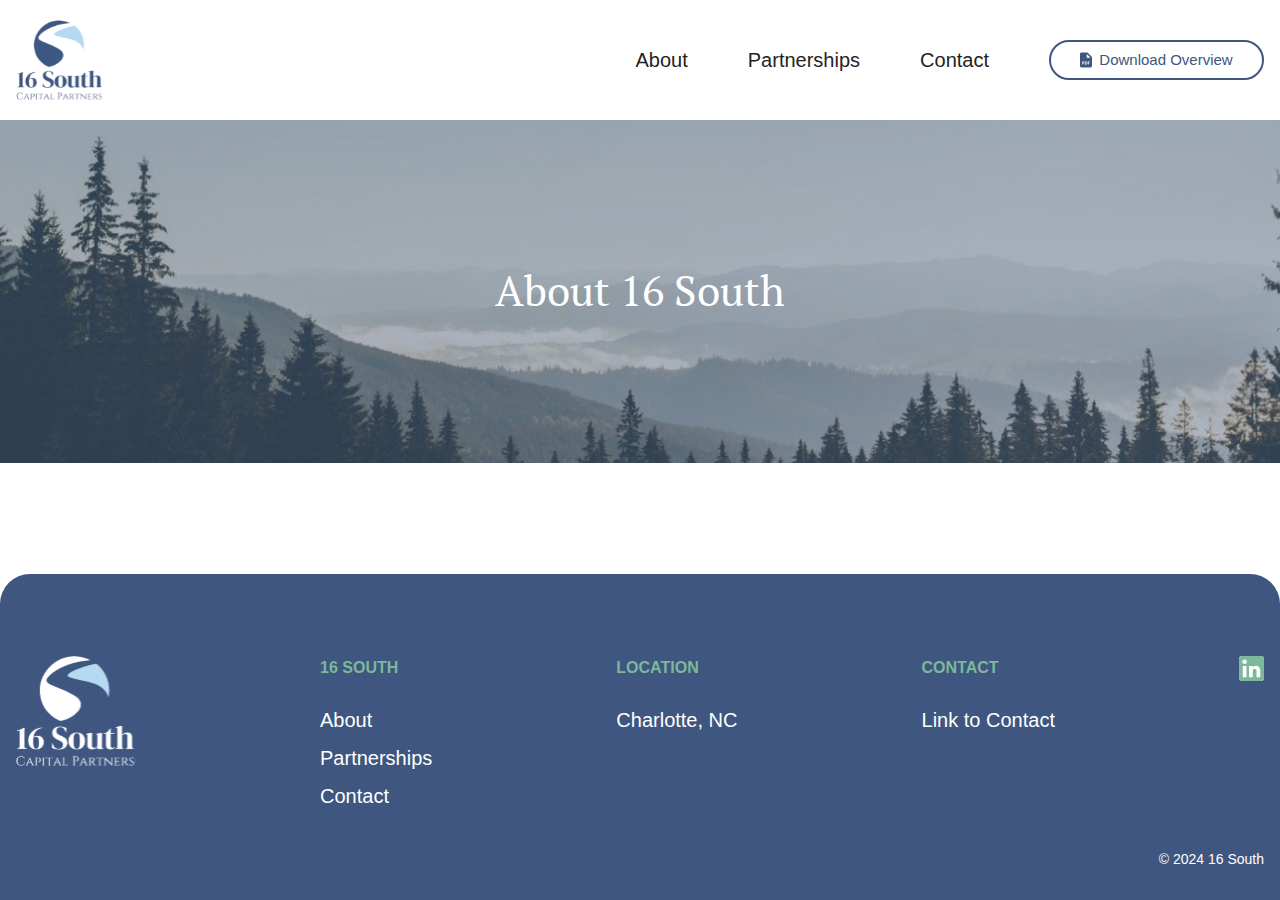
==== commit 46d2deb2: "contact form" ====
--- a/about.html
+++ b/about.html
@@ -9,7 +9,7 @@
     <meta name="viewport" content="width=device-width, initial-scale=1.0">
     <meta http-equiv="X-UA-Compatible" content="IE=edge">
 
-    <title>Title</title>
+    <title>16 South</title>
     <link rel="icon" type="image/png" href="assets/images/header/logo.png">
 
     <link rel="stylesheet" href="assets/css/style.css">
@@ -33,7 +33,8 @@
                         <a href="contact.html">Contact </a>
                     </li>
                 </ul>
-                <a class="header__button button" href="https://example.com/files/document.pdf" target="_blank" download>
+                <a class="header__button button button--transparent" href="https://example.com/files/document.pdf"
+                    target="_blank" download>
                     <svg width="12" height="16" viewBox="0 0 12 16" fill="none" xmlns="http://www.w3.org/2000/svg">
                         <path
                             d="M3.20136 10.011C3.06336 10.011 2.97036 10.0245 2.92236 10.038V10.9215C2.97936 10.935 3.05061 10.9387 3.14886 10.9387C3.50811 10.9387 3.72936 10.7572 3.72936 10.4505C3.72936 10.176 3.53886 10.011 3.20136 10.011ZM5.8166 10.02C5.6666 10.02 5.5691 10.0335 5.51135 10.047V12.0045C5.5691 12.018 5.6621 12.018 5.7461 12.018C6.35885 12.0225 6.75785 11.685 6.75785 10.971C6.76235 10.3485 6.3986 10.02 5.8166 10.02Z"
@@ -54,7 +55,7 @@
     <main class="main">
         <section class="hero" style="background-image: url(assets/images/banner-about.jpg);">
             <div class="container">
-                <h1>About</h1>
+                <h1>About 16 South</h1>
             </div>
         </section>
     </main>
--- a/assets/css/style.css
+++ b/assets/css/style.css
@@ -689,13 +689,10 @@
   rotate: -45deg;
 }
 
-.form {
-  /* Стилизованный radio button */
-  /* При отмеченном radio button изменить цвет и показать "галочку" */
-  /* Стилизованный чекбокс */
-  /* При отмеченном чекбоксе изменить цвет и показать "галочку" */
-}
-.form label {
+form {
+  padding: 45px 50px;
+  max-width: 700px;
+  width: 70%;
   display: -webkit-box;
   display: -ms-flexbox;
   display: flex;
@@ -706,66 +703,120 @@
   -webkit-box-align: start;
       -ms-flex-align: start;
           align-items: flex-start;
-  gap: 16px;
-  font-size: clamp(1rem, 0.186rem + 1.69vw, 1.5rem);
-  font-weight: 700;
-}
-.form input,
-.form select {
+  gap: 20px;
+  background: var(--color-light-blue);
+  border-radius: var(--border-radius-large);
+  /* Стилизованный radio button */
+  /* При отмеченном radio button изменить цвет и показать "галочку" */
+  /* Стилизованный чекбокс */
+  /* При отмеченном чекбоксе изменить цвет и показать "галочку" */
+}
+@media (max-width: 767px) {
+  form {
+    max-width: none;
+    width: 100%;
+    padding: 35px;
+    border-radius: 20px;
+  }
+}
+@media (max-width: 560px) {
+  form {
+    padding-inline: 20px;
+    gap: 15px;
+  }
+}
+form .wrap {
+  width: 100%;
+  display: -webkit-box;
+  display: -ms-flexbox;
+  display: flex;
+  gap: 20px;
+}
+@media (max-width: 560px) {
+  form .wrap {
+    -webkit-box-orient: vertical;
+    -webkit-box-direction: normal;
+        -ms-flex-direction: column;
+            flex-direction: column;
+    gap: 15px;
+  }
+}
+form .button {
+  margin-top: 5px;
+}
+@media (max-width: 560px) {
+  form .button {
+    margin-top: 10px;
+    width: 100%;
+  }
+}
+form label {
+  display: -webkit-box;
+  display: -ms-flexbox;
+  display: flex;
+  -webkit-box-orient: vertical;
+  -webkit-box-direction: normal;
+      -ms-flex-direction: column;
+          flex-direction: column;
+  -webkit-box-align: start;
+      -ms-flex-align: start;
+          align-items: flex-start;
+  width: 100%;
+  font-size: 16px;
+  gap: 10px;
+}
+form label.middle {
+  width: 50%;
+}
+form label .mark {
+  color: var(--color-black);
+  opacity: 0.5;
+}
+form input,
+form select,
+form textarea {
   margin: 0;
-  font-size: clamp(16px, 1.5625vw, 20px);
-  font-weight: 500;
+  padding: 16px 24px;
+  width: 100%;
+  height: var(--input-height);
+  border-radius: 5px;
   outline: none;
-  width: 100%;
-  height: 64px;
-  padding: 16px 24px;
-  color: var(--color-black);
-  border-radius: 40px;
-  border: 1px solid rgba(58, 95, 111, 0.16);
-}
-.form input::-webkit-input-placeholder, .form select::-webkit-input-placeholder {
+  border: var(--border);
+}
+form input::-webkit-input-placeholder, form select::-webkit-input-placeholder, form textarea::-webkit-input-placeholder {
   color: #3A5F6F;
 }
-.form input::-moz-placeholder, .form select::-moz-placeholder {
+form input::-moz-placeholder, form select::-moz-placeholder, form textarea::-moz-placeholder {
   color: #3A5F6F;
 }
-.form input:-ms-input-placeholder, .form select:-ms-input-placeholder {
+form input:-ms-input-placeholder, form select:-ms-input-placeholder, form textarea:-ms-input-placeholder {
   color: #3A5F6F;
 }
-.form input::-ms-input-placeholder, .form select::-ms-input-placeholder {
+form input::-ms-input-placeholder, form select::-ms-input-placeholder, form textarea::-ms-input-placeholder {
   color: #3A5F6F;
 }
-.form input::placeholder,
-.form select::placeholder {
+form input::placeholder,
+form select::placeholder,
+form textarea::placeholder {
   color: #3A5F6F;
 }
 @media (max-width: 767px) {
-  .form input,
-  .form select {
+  form input,
+  form select,
+  form textarea {
     height: 56px;
   }
 }
-.form input:focus-visible,
-.form select:focus-visible {
-  border: 1px solid var(--color-cyan);
-}
-.form textarea {
-  margin: 0;
-  font-size: clamp(16px, 1.5625vw, 20px);
-  font-weight: 500;
-  outline: none;
-  width: 100%;
-  min-height: 120px;
-  padding: 16px 24px;
-  color: var(--color-black);
-  border-radius: 24px;
-  border: 1px solid rgba(58, 95, 111, 0.16);
+form input:focus-visible,
+form select:focus-visible,
+form textarea:focus-visible {
+  border: 1px solid var(--color-blue);
+}
+form textarea {
+  min-height: 100px;
   resize: none;
 }
-.form textarea:focus-visible {
-  border: 1px solid var(--color-cyan);
-}
-.form .custom-radio {
+form .custom-radio {
   -webkit-user-select: none;
      -moz-user-select: none;
       -ms-user-select: none;
@@ -775,14 +826,14 @@
   /* Скрыть стандартный radio button */
   /* Стиль для видимого элемента radio button */
 }
-.form .custom-radio input[type=radio] {
+form .custom-radio input[type=radio] {
   position: absolute;
   opacity: 0;
   cursor: pointer;
   height: 0;
   width: 0;
 }
-.form .custom-radio .radiomark {
+form .custom-radio .radiomark {
   display: inline-block;
   width: 24px;
   height: 24px;
@@ -795,7 +846,7 @@
   transition: all 0.3s ease;
   /* Отображение "галочки" внутри radio button */
 }
-.form .custom-radio .radiomark::after {
+form .custom-radio .radiomark::after {
   content: "";
   position: absolute;
   display: block;
@@ -809,14 +860,14 @@
   -webkit-transition: all 0.3s ease;
   transition: all 0.3s ease;
 }
-.form .custom-radio input[type=radio]:checked + .radiomark {
+form .custom-radio input[type=radio]:checked + .radiomark {
   background-color: var(--color-cyan);
   border: 1px solid var(--color-cyan);
 }
-.form .custom-radio input[type=radio]:checked + .radiomark::after {
+form .custom-radio input[type=radio]:checked + .radiomark::after {
   opacity: 1;
 }
-.form .custom-checkbox {
+form .custom-checkbox {
   display: -webkit-box;
   display: -ms-flexbox;
   display: flex;
@@ -836,14 +887,14 @@
   /* Скрыть стандартный чекбокс */
   /* Стиль для видимого элемента чекбокса */
 }
-.form .custom-checkbox input[type=checkbox] {
+form .custom-checkbox input[type=checkbox] {
   position: absolute;
   opacity: 0;
   cursor: pointer;
   height: 0;
   width: 0;
 }
-.form .custom-checkbox .checkmark {
+form .custom-checkbox .checkmark {
   display: inline-block;
   width: 48px;
   height: 28px;
@@ -853,7 +904,7 @@
   cursor: pointer;
   /* Отображение "галочки" внутри чекбокса */
 }
-.form .custom-checkbox .checkmark::after {
+form .custom-checkbox .checkmark::after {
   content: "";
   position: absolute;
   display: block;
@@ -866,10 +917,10 @@
   -webkit-transform: rotate(45deg);
           transform: rotate(45deg);
 }
-.form .custom-checkbox input[type=checkbox]:checked + .checkmark {
+form .custom-checkbox input[type=checkbox]:checked + .checkmark {
   background-color: var(--color-accent);
 }
-.form .custom-checkbox input[type=checkbox]:checked + .checkmark::after {
+form .custom-checkbox input[type=checkbox]:checked + .checkmark::after {
   left: auto;
   right: 2px;
 }
@@ -1356,7 +1407,7 @@
     padding: 25px;
   }
 }
-.focus .services__list li h5 {
+.focus .services__list li h3 {
   color: var(--color-blue);
   font-size: 18px;
   font-weight: 600;
@@ -1446,7 +1497,7 @@
     width: 100%;
   }
 }
-.focus .investment__list li h5 {
+.focus .investment__list li h4 {
   font-size: 18px;
   font-weight: 600;
   line-height: 1.4;
@@ -1461,8 +1512,82 @@
   text-wrap: balance;
 }
 
+.contact .wrapper {
+  width: 100%;
+  -webkit-box-align: start;
+      -ms-flex-align: start;
+          align-items: flex-start;
+}
+@media (max-width: 767px) {
+  .contact .wrapper {
+    -webkit-box-orient: vertical;
+    -webkit-box-direction: normal;
+        -ms-flex-direction: column;
+            flex-direction: column;
+  }
+}
+.contact .title {
+  margin-bottom: 25px;
+}
+@media (max-width: 767px) {
+  .contact .title {
+    margin-bottom: 20px;
+  }
+}
+.contact__links {
+  margin-top: 30px;
+  display: -webkit-box;
+  display: -ms-flexbox;
+  display: flex;
+  -webkit-box-orient: vertical;
+  -webkit-box-direction: normal;
+      -ms-flex-direction: column;
+          flex-direction: column;
+  -webkit-box-align: start;
+      -ms-flex-align: start;
+          align-items: flex-start;
+  gap: 10px;
+}
+@media (max-width: 767px) {
+  .contact__links {
+    margin-top: 20px;
+  }
+}
+.contact__links a {
+  position: relative;
+  font-size: clamp(16px, 1.40625vw, 18px);
+}
+.contact__links a::after {
+  content: "";
+  position: absolute;
+  left: 50%;
+  top: 100%;
+  translate: -50% 0;
+  width: 0;
+  height: 2px;
+  background: var(--color-blue);
+  -webkit-transition-duration: var(--transition-duration);
+          transition-duration: var(--transition-duration);
+}
+@media (hover: hover) {
+  .contact__links a:hover {
+    color: var(--color-blue);
+  }
+  .contact__links a:hover::after {
+    width: 100%;
+  }
+}
+@media (hover: none) {
+  .contact__links a:active {
+    color: var(--color-blue);
+  }
+  .contact__links a:active::after {
+    width: 100%;
+  }
+}
+
 .footer {
-  margin-top: 150px;
+  margin-top: clamp(3.125rem, 1.83rem + 5.52vw, 6.25rem);
   padding: 82px 0 30px;
   color: var(--color-white);
   background: var(--color-blue);
@@ -1481,6 +1606,20 @@
     -webkit-box-pack: start;
         -ms-flex-pack: start;
             justify-content: flex-start;
+  }
+}
+.footer__logo {
+  -webkit-transition-duration: var(--transition-duration);
+          transition-duration: var(--transition-duration);
+}
+@media (hover: hover) {
+  .footer__logo:hover {
+    scale: 1.1;
+  }
+}
+@media (hover: none) {
+  .footer__logo:active {
+    scale: 1.1;
   }
 }
 @media (max-width: 767px) {
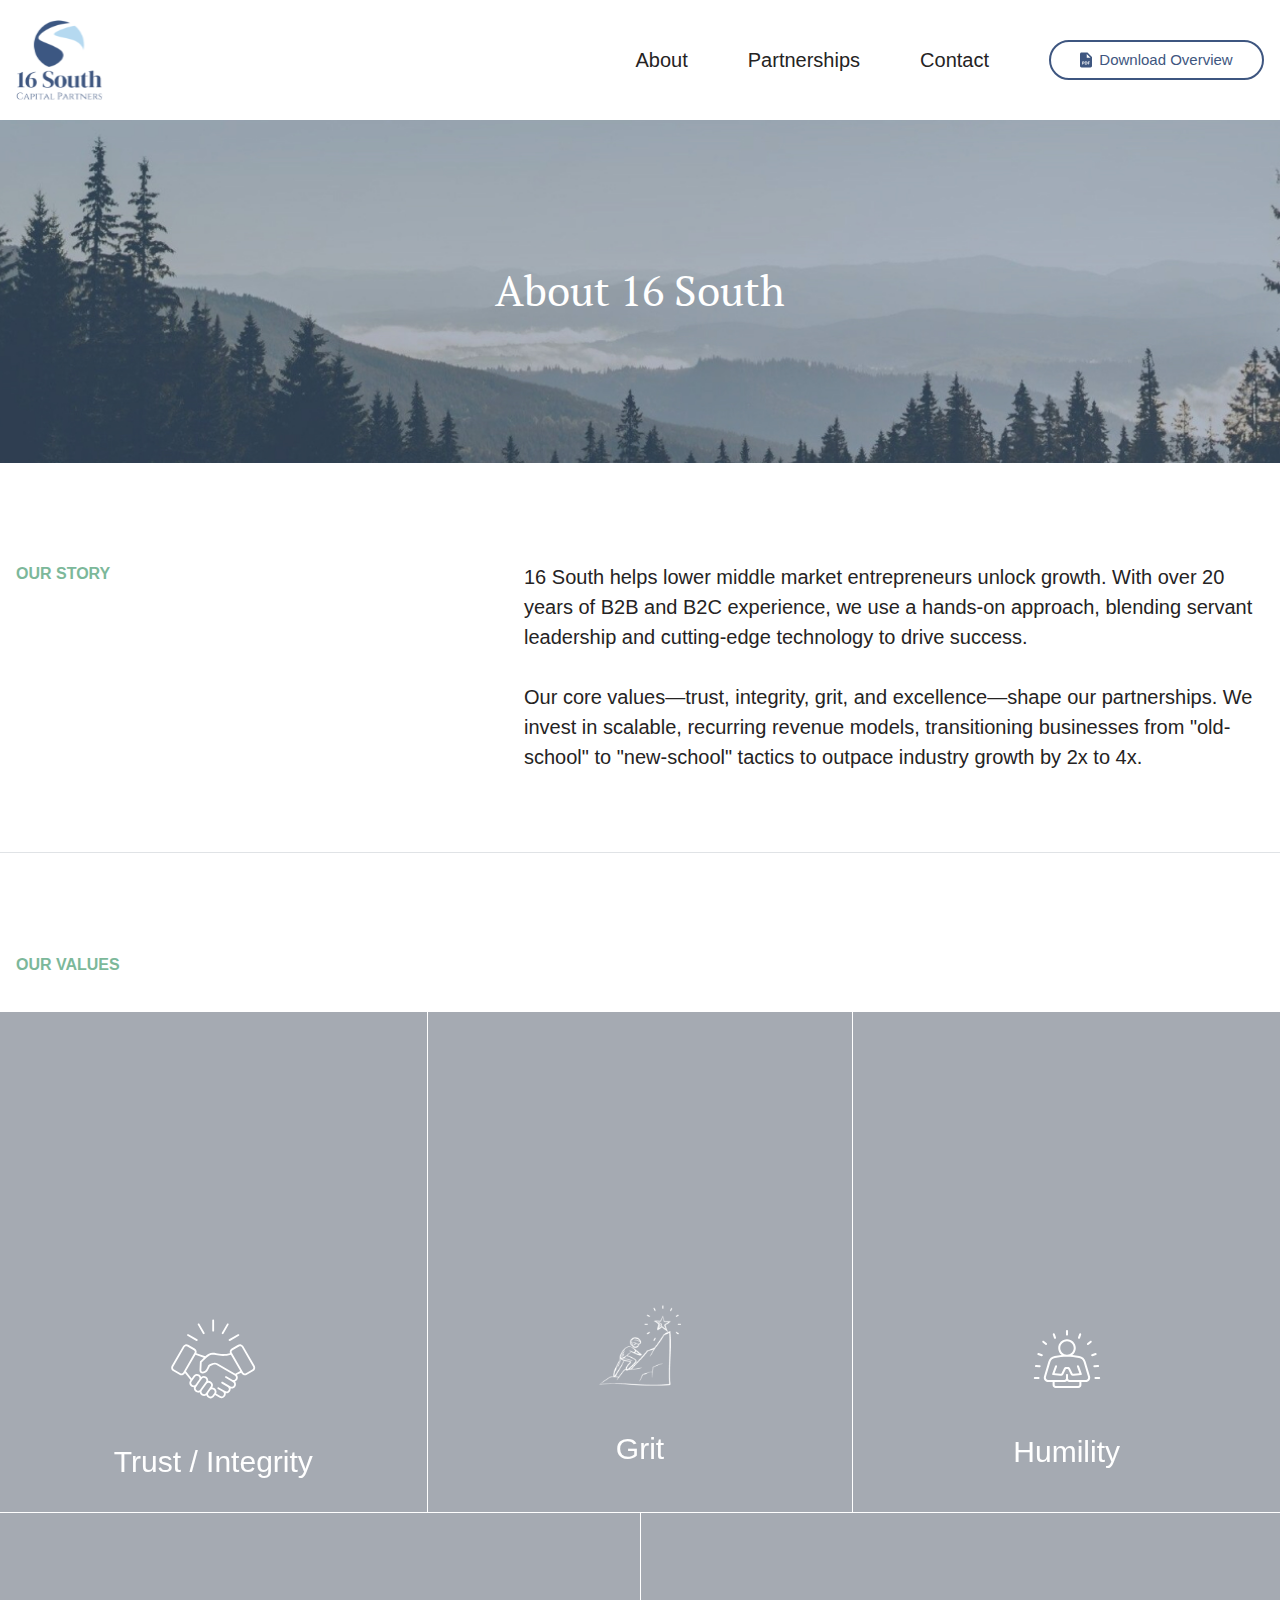
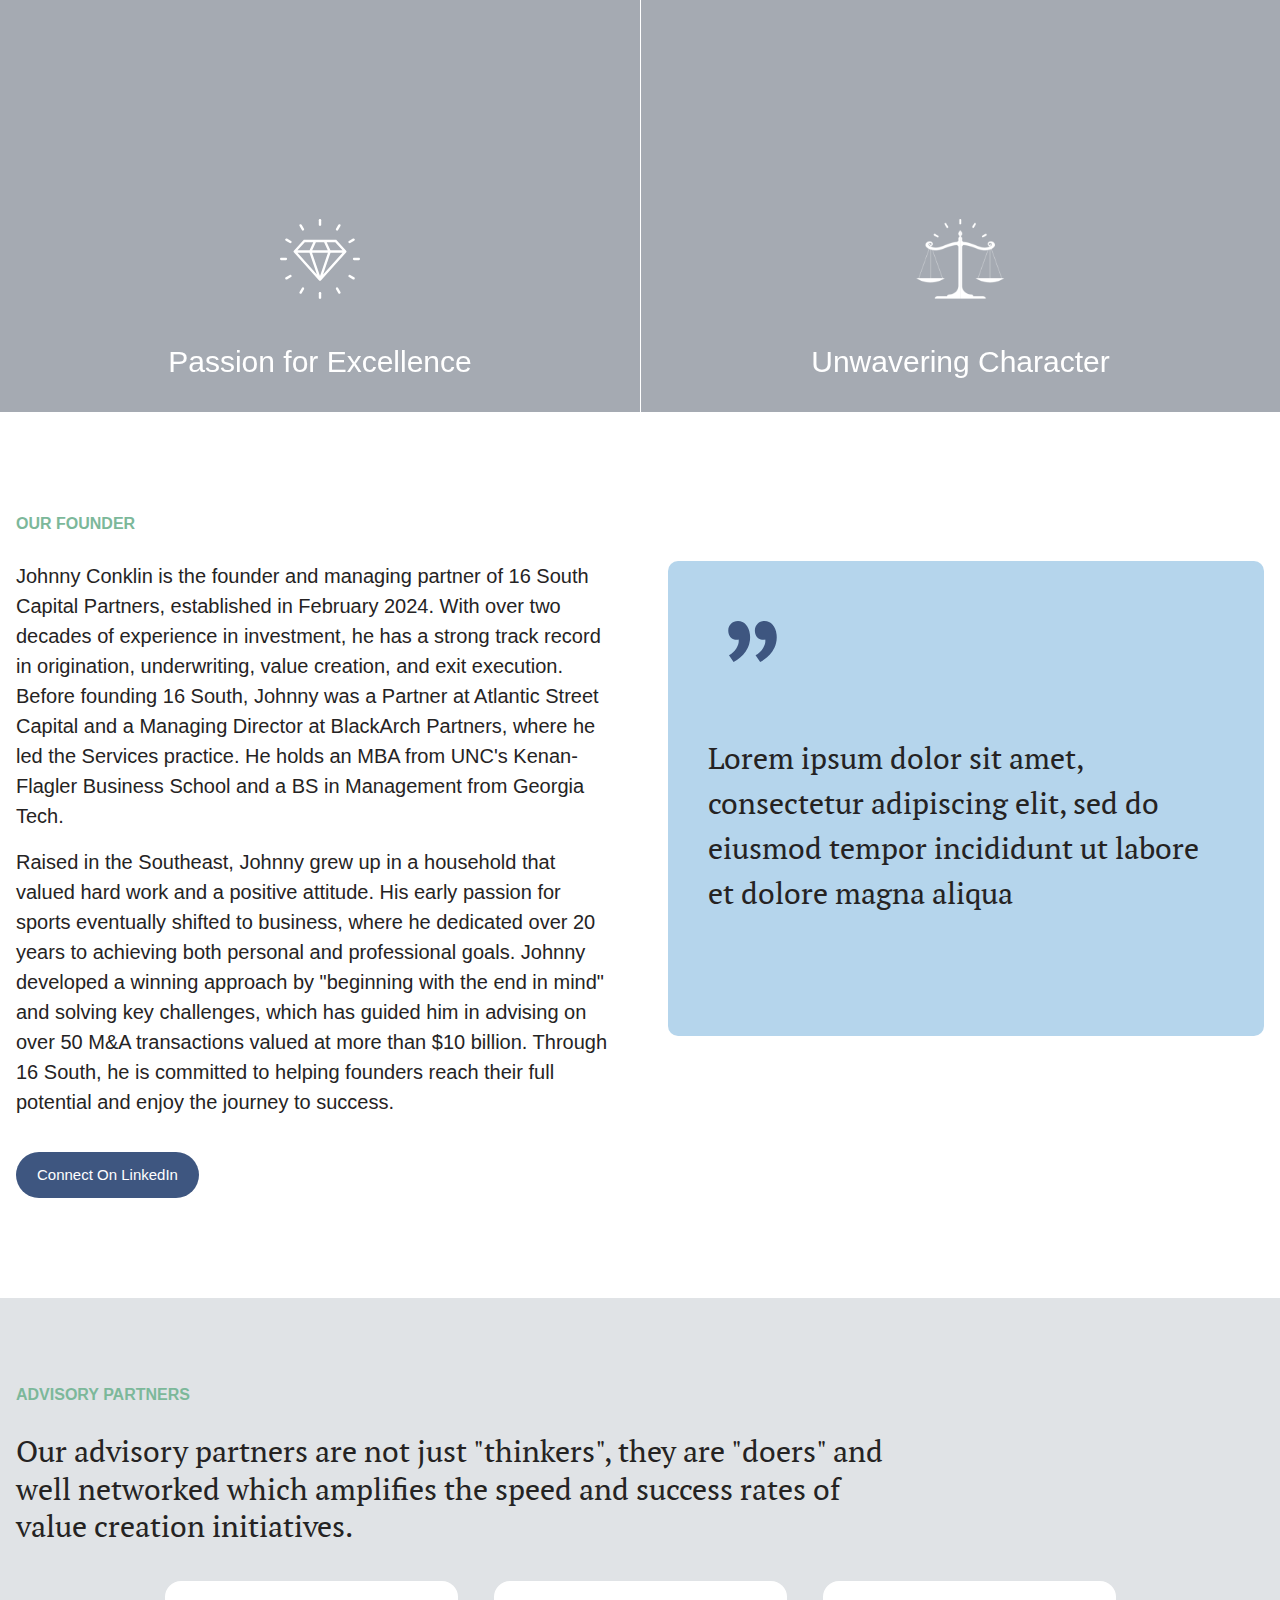
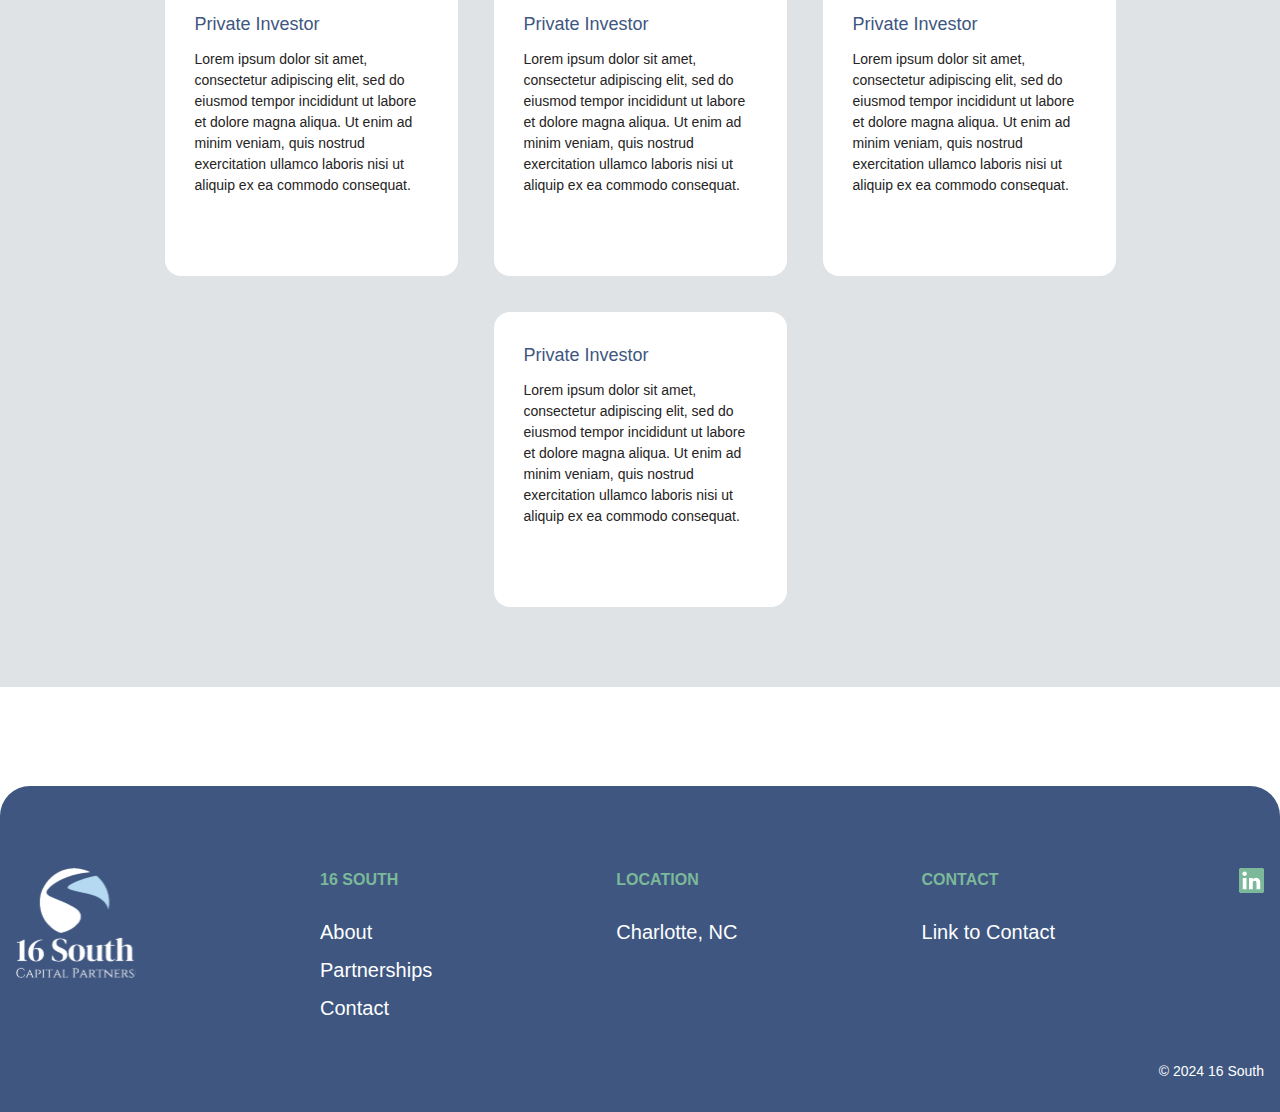
==== commit 29b63bcb: "about page" ====
--- a/about.html
+++ b/about.html
@@ -58,6 +58,163 @@
                 <h1>About 16 South</h1>
             </div>
         </section>
+        <section class="story">
+            <div class="container">
+                <h2 class="visually-hidden">Our Story</h2>
+                <div class="wrapper">
+                    <span class="title">
+                        Our Story
+                    </span>
+                    <p>
+                        16 South helps lower middle market entrepreneurs unlock growth. With over 20 years of B2B and
+                        B2C experience, we use a hands-on approach, blending servant leadership and cutting-edge
+                        technology to drive success.
+                        <br><br>
+                        Our core values—trust, integrity, grit, and excellence—shape our partnerships. We invest in
+                        scalable, recurring revenue models, transitioning businesses from "old-school" to "new-school"
+                        tactics to outpace industry growth by 2x to 4x.
+                    </p>
+                </div>
+            </div>
+        </section>
+        <section class="value">
+            <div class="container">
+                <h2 class="visually-hidden">Values</h2>
+                <p class="title">Our Values</p>
+            </div>
+            <div class="about__banner" style="background-image: url(assets/images/about-page-bg.jpg);">
+                <ul class="about__banner-list">
+                    <li class="about__banner-item">
+                        <div class="about__banner-content">
+                            <img src="assets/images/icon/values/handshake.svg" alt="diamond">
+                            <h3>Trust / Integrity</h3>
+                            <p>
+                                We prioritize honesty and transparency in all our partnerships, ensuring that our
+                                actions always align with our words.
+                            </p>
+                        </div>
+                    </li>
+                    <li class="about__banner-item">
+                        <div class="about__banner-content">
+                            <img src="assets/images/icon/values/grit.png" alt="diamond">
+                            <h3>Grit</h3>
+                            <p>
+                                Our advisory partners are not just "to this", they are "to this' and well networked
+                                which
+                                amplifies the speed and success rates of value creation initiatives
+                            </p>
+                        </div>
+                    </li>
+                    <li class="about__banner-item">
+                        <div class="about__banner-content">
+                            <img src="assets/images/icon/values/humility.svg" alt="diamond">
+                            <h3>Humility</h3>
+                            <p>
+                                We use limited leverage to ensure flexibility in all market environments and use excess
+                                earnings
+                                to reinvest.in the business
+                            </p>
+                        </div>
+                    </li>
+                    <li class="about__banner-item">
+                        <div class="about__banner-content">
+                            <img src="assets/images/icon/values/diamont.svg" alt="diamond">
+                            <h3>Passion for Excellence</h3>
+                            <p>
+                                We use limited leverage to ensure flexibility in all market environments and use excess
+                                earnings
+                                to reinvest.in the business
+                            </p>
+                        </div>
+                    </li>
+                    <li class="about__banner-item">
+                        <div class="about__banner-content">
+                            <img src="assets/images/icon/values/fist.png" alt="diamond">
+                            <h3>Unwavering Character</h3>
+                            <p>
+                                We use limited leverage to ensure flexibility in all market environments and use excess
+                                earnings
+                                to reinvest.in the business
+                            </p>
+                        </div>
+                    </li>
+                </ul>
+            </div>
+        </section>
+        <section class="founder">
+            <div class="container">
+                <p class="title">Our Founder</p>
+                <div class="wrapper">
+                    <div class="column">
+                        <p>
+                            Johnny Conklin is the founder and managing partner of 16 South Capital Partners, established
+                            in February 2024. With over two decades of experience in investment, he has a strong track
+                            record in origination, underwriting, value creation, and exit execution. Before founding 16
+                            South, Johnny was a Partner at Atlantic Street Capital and a Managing Director at BlackArch
+                            Partners, where he led the Services practice. He holds an MBA from UNC's Kenan-Flagler
+                            Business School and a BS in Management from Georgia Tech.
+                        </p>
+                        <p>
+                            Raised in the Southeast, Johnny grew up in a household that valued hard work and a positive
+                            attitude. His early passion for sports eventually shifted to business, where he dedicated
+                            over 20 years to achieving both personal and professional goals. Johnny developed a winning
+                            approach by "beginning with the end in mind" and solving key challenges, which has guided
+                            him in advising on over 50 M&A transactions valued at more than $10 billion. Through 16
+                            South, he is committed to helping founders reach their full potential and enjoy the journey
+                            to success.
+                        </p>
+                        <a class="button" href="#" target="_blank">Connect on LinkedIn</a>
+                    </div>
+                    <blockquote class="blockquote--light">
+                        Lorem ipsum dolor sit amet, consectetur adipiscing elit, sed do eiusmod tempor incididunt ut
+                        labore et dolore magna aliqua
+                    </blockquote>
+                </div>
+            </div>
+        </section>
+        <section class="advisory">
+            <div class="container">
+                <span class="title">Advisory Partners</span>
+                <h2>
+                    Our advisory partners are not just "thinkers", they are "doers" and well networked which amplifies
+                    the speed and success rates of value creation initiatives.
+                </h2>
+                <ul class="advisory__list">
+                    <li>
+                        <h4 class="large">Private Investor</h4>
+                        <p class="small">
+                            Lorem ipsum dolor sit amet, consectetur adipiscing elit, sed do eiusmod tempor incididunt ut
+                            labore et dolore magna aliqua. Ut enim ad minim veniam, quis nostrud exercitation ullamco
+                            laboris nisi ut aliquip ex ea commodo consequat.
+                        </p>
+                    </li>
+                    <li>
+                        <h4 class="large">Private Investor</h4>
+                        <p class="small">
+                            Lorem ipsum dolor sit amet, consectetur adipiscing elit, sed do eiusmod tempor incididunt ut
+                            labore et dolore magna aliqua. Ut enim ad minim veniam, quis nostrud exercitation ullamco
+                            laboris nisi ut aliquip ex ea commodo consequat.
+                        </p>
+                    </li>
+                    <li>
+                        <h4 class="large">Private Investor</h4>
+                        <p class="small">
+                            Lorem ipsum dolor sit amet, consectetur adipiscing elit, sed do eiusmod tempor incididunt ut
+                            labore et dolore magna aliqua. Ut enim ad minim veniam, quis nostrud exercitation ullamco
+                            laboris nisi ut aliquip ex ea commodo consequat.
+                        </p>
+                    </li>
+                    <li>
+                        <h4 class="large">Private Investor</h4>
+                        <p class="small">
+                            Lorem ipsum dolor sit amet, consectetur adipiscing elit, sed do eiusmod tempor incididunt ut
+                            labore et dolore magna aliqua. Ut enim ad minim veniam, quis nostrud exercitation ullamco
+                            laboris nisi ut aliquip ex ea commodo consequat.
+                        </p>
+                    </li>
+                </ul>
+            </div>
+        </section>
     </main>
 
     <footer class="footer">
--- a/assets/css/style.css
+++ b/assets/css/style.css
@@ -283,7 +283,7 @@
   --color-green: #7cb89a;
   --color-white: #ffffff;
   --color-transparent: transparent;
-  --color-shadow: rgba(22, 28, 45, 0.05);
+  --color-shadow: rgba(22, 28, 45, 0.1);
   /*colors*/
   /*border*/
   --border: 1px solid var(--color-white);
@@ -509,61 +509,61 @@
   }
 }
 
-@-webkit-keyframes backAndForth {
+@-webkit-keyframes upAndDown {
   0% {
     translate: 0 0;
   }
+  25% {
+    translate: 0 4px;
+  }
   50% {
-    translate: 10px 0;
+    translate: 0 0;
+  }
+  75% {
+    translate: 0 -4px;
   }
   100% {
     translate: 0 0;
   }
 }
 
-@keyframes backAndForth {
+@keyframes upAndDown {
   0% {
     translate: 0 0;
   }
+  25% {
+    translate: 0 4px;
+  }
   50% {
-    translate: 10px 0;
+    translate: 0 0;
+  }
+  75% {
+    translate: 0 -4px;
   }
   100% {
     translate: 0 0;
   }
 }
-@-webkit-keyframes rorateElements {
+@-webkit-keyframes slideTop {
   0% {
-    rotate: 0;
-  }
-  25% {
-    rotate: 15deg;
-  }
-  50% {
-    rotate: 0;
-  }
-  75% {
-    rotate: -15deg;
+    opacity: 0;
+  }
+  30% {
+    opacity: 0;
   }
   100% {
-    rotate: 0;
-  }
-}
-@keyframes rorateElements {
+    opacity: 1;
+  }
+}
+@keyframes slideTop {
   0% {
-    rotate: 0;
-  }
-  25% {
-    rotate: 15deg;
-  }
-  50% {
-    rotate: 0;
-  }
-  75% {
-    rotate: -15deg;
+    opacity: 0;
+  }
+  30% {
+    opacity: 0;
   }
   100% {
-    rotate: 0;
+    opacity: 1;
   }
 }
 .button {
@@ -1077,12 +1077,18 @@
   z-index: 1;
 }
 .header.fixed {
+  padding: 10px 0;
   position: fixed;
   left: 0;
   right: 0;
   top: 0;
   z-index: 2;
   background: var(--color-white);
+  -webkit-box-shadow: 0px 4px 4px 4px var(--color-shadow);
+          box-shadow: 0px 4px 4px 4px var(--color-shadow);
+}
+.header.fixed .logo img {
+  max-height: 60px;
 }
 .header .logo {
   z-index: 2;
@@ -1238,20 +1244,36 @@
 }
 
 .about__banner {
+  position: relative;
   margin-top: 35px;
   background-position: center;
   background-repeat: no-repeat;
   background-size: cover;
+  background-attachment: fixed;
+  z-index: 1;
 }
 @media (max-width: 767px) {
   .about__banner {
     margin-top: 25px;
   }
 }
+.about__banner::before {
+  content: "";
+  position: absolute;
+  left: 0;
+  right: 0;
+  top: 0;
+  bottom: 0;
+  background: #1E2A3F;
+  opacity: 0.4;
+  z-index: -1;
+}
 .about__banner-list {
   display: -webkit-box;
   display: -ms-flexbox;
   display: flex;
+  -ms-flex-wrap: wrap;
+      flex-wrap: wrap;
   min-height: 600px;
 }
 @media (max-width: 1023px) {
@@ -1263,11 +1285,25 @@
   }
 }
 .about__banner-item {
-  width: 33%;
-  padding: 260px 60px 60px;
+  position: relative;
+  display: -webkit-box;
+  display: -ms-flexbox;
+  display: flex;
+  -webkit-box-align: end;
+      -ms-flex-align: end;
+          align-items: flex-end;
+  -webkit-box-pack: center;
+      -ms-flex-pack: center;
+          justify-content: center;
+  -webkit-box-flex: 1;
+      -ms-flex: 1 0 33%;
+          flex: 1 0 33%;
+  padding: 60px 60px 60px;
   color: var(--color-white);
   font-size: clamp(16px, 1.40625vw, 18px);
   font-weight: 500;
+  z-index: 1;
+  cursor: pointer;
 }
 @media (max-width: 1280px) {
   .about__banner-item {
@@ -1278,6 +1314,36 @@
   .about__banner-item {
     width: 100%;
     padding: 40px 16px;
+    border-top: var(--border);
+  }
+  .about__banner-item:first-child {
+    border: none;
+  }
+}
+@media (hover: hover) {
+  .about__banner-item:hover::before {
+    opacity: 1;
+  }
+  .about__banner-item:hover .about__banner-content {
+    -webkit-transform: translateY(0%);
+            transform: translateY(0%);
+  }
+  .about__banner-item:hover p {
+    -webkit-animation: 0.3s ease-in 0.3s normal forwards 1 slideTop;
+            animation: 0.3s ease-in 0.3s normal forwards 1 slideTop;
+  }
+}
+@media (hover: none) {
+  .about__banner-item:active::before {
+    opacity: 1;
+  }
+  .about__banner-item:active .about__banner-content {
+    -webkit-transform: translateY(0%);
+            transform: translateY(0%);
+  }
+  .about__banner-item:active p {
+    -webkit-animation: 0.3s ease-in 0.3s normal forwards 1 slideTop;
+            animation: 0.3s ease-in 0.3s normal forwards 1 slideTop;
   }
 }
 .about__banner-item:nth-child(2) {
@@ -1286,10 +1352,23 @@
 }
 @media (max-width: 1023px) {
   .about__banner-item:nth-child(2) {
-    border: none;
-    border-top: var(--border);
-    border-bottom: var(--border);
-  }
+    border-left: none;
+    border-right: none;
+  }
+}
+.about__banner-item::before {
+  content: "";
+  position: absolute;
+  top: 0;
+  right: 0;
+  bottom: 0;
+  left: 0;
+  opacity: 0;
+  z-index: -1;
+  -webkit-backdrop-filter: blur(20px);
+          backdrop-filter: blur(20px);
+  -webkit-transition: opacity 0.3s;
+  transition: opacity 0.3s;
 }
 .about__banner-item img {
   max-height: 80px;
@@ -1300,6 +1379,69 @@
     max-height: 60px;
     margin-bottom: 20px;
   }
+}
+.about__banner-item p {
+  opacity: 0;
+  -webkit-transition: all 0.2s;
+  transition: all 0.2s;
+}
+.about__banner-content {
+  width: 100%;
+  max-width: 360px;
+  display: -webkit-box;
+  display: -ms-flexbox;
+  display: flex;
+  -webkit-box-orient: vertical;
+  -webkit-box-direction: normal;
+      -ms-flex-direction: column;
+          flex-direction: column;
+  -webkit-box-align: start;
+      -ms-flex-align: start;
+          align-items: flex-start;
+  -webkit-transform: translateY(50%);
+          transform: translateY(50%);
+  -webkit-transition: all 0.2s ease !important;
+  transition: all 0.2s ease !important;
+}
+
+.value .about__banner-list {
+  min-height: 1000px;
+}
+.value .about__banner-item {
+  height: 500px;
+}
+.value .about__banner-item:nth-last-child(2), .value .about__banner-item:last-child {
+  -webkit-box-flex: 0;
+      -ms-flex: 0 0 50%;
+          flex: 0 0 50%;
+  border-top: var(--border);
+}
+.value .about__banner-item:last-child {
+  border-left: var(--border);
+}
+@media (max-width: 1023px) {
+  .value .about__banner-item:last-child {
+    border-left: none;
+  }
+}
+.value .about__banner-item .about__banner-content {
+  display: -webkit-box;
+  display: -ms-flexbox;
+  display: flex;
+  -webkit-box-orient: vertical;
+  -webkit-box-direction: normal;
+      -ms-flex-direction: column;
+          flex-direction: column;
+  -webkit-box-align: center;
+      -ms-flex-align: center;
+          align-items: center;
+}
+.value .about__banner-item .about__banner-content h3 {
+  font-size: clamp(22px, 2.34375vw, 30px);
+  margin-bottom: 20px;
+}
+.value .about__banner-item .about__banner-content p {
+  text-align: center;
 }
 
 .partner .wrapper {
@@ -1315,8 +1457,13 @@
             flex-direction: column;
   }
 }
+.partner .wrapper .title {
+  max-width: -webkit-fit-content;
+  max-width: -moz-fit-content;
+  max-width: fit-content;
+}
 .partner .wrapper p {
-  max-width: 690px;
+  max-width: 700px;
   width: 60%;
 }
 @media (max-width: 767px) {
@@ -1546,7 +1693,7 @@
   -webkit-box-align: start;
       -ms-flex-align: start;
           align-items: flex-start;
-  gap: 10px;
+  gap: 20px;
 }
 @media (max-width: 767px) {
   .contact__links {
@@ -1555,35 +1702,187 @@
 }
 .contact__links a {
   position: relative;
+  display: -webkit-box;
+  display: -ms-flexbox;
+  display: flex;
+  -webkit-box-pack: center;
+      -ms-flex-pack: center;
+          justify-content: center;
+  -webkit-box-align: center;
+      -ms-flex-align: center;
+          align-items: center;
+  gap: 15px;
   font-size: clamp(16px, 1.40625vw, 18px);
 }
-.contact__links a::after {
-  content: "";
-  position: absolute;
-  left: 50%;
-  top: 100%;
-  translate: -50% 0;
-  width: 0;
-  height: 2px;
-  background: var(--color-blue);
-  -webkit-transition-duration: var(--transition-duration);
-          transition-duration: var(--transition-duration);
+.contact__links a span {
+  width: 40px;
+  aspect-ratio: 1;
+  display: -webkit-box;
+  display: -ms-flexbox;
+  display: flex;
+  -webkit-box-pack: center;
+      -ms-flex-pack: center;
+          justify-content: center;
+  -webkit-box-align: center;
+      -ms-flex-align: center;
+          align-items: center;
+  border-radius: 50%;
+  border: 1px solid var(--color-blue);
 }
 @media (hover: hover) {
   .contact__links a:hover {
     color: var(--color-blue);
   }
-  .contact__links a:hover::after {
-    width: 100%;
-  }
 }
 @media (hover: none) {
   .contact__links a:active {
     color: var(--color-blue);
   }
-  .contact__links a:active::after {
+}
+
+.story {
+  padding-bottom: clamp(2.5rem, 1.464rem + 4.42vw, 5rem);
+  border-bottom: 1px solid var(--color-gray);
+}
+.story .wrapper {
+  -webkit-box-align: start;
+      -ms-flex-align: start;
+          align-items: flex-start;
+}
+@media (max-width: 767px) {
+  .story .wrapper {
+    -webkit-box-orient: vertical;
+    -webkit-box-direction: normal;
+        -ms-flex-direction: column;
+            flex-direction: column;
+  }
+}
+.story .wrapper .title {
+  max-width: -webkit-fit-content;
+  max-width: -moz-fit-content;
+  max-width: fit-content;
+}
+.story .wrapper p {
+  max-width: 740px;
+  width: 60%;
+}
+@media (max-width: 767px) {
+  .story .wrapper p {
+    max-width: none;
     width: 100%;
   }
+}
+.story blockquote {
+  margin-top: clamp(1.875rem, 0.58rem + 5.52vw, 5rem);
+}
+
+.founder .wrapper {
+  margin-top: 25px;
+  -webkit-box-align: start;
+      -ms-flex-align: start;
+          align-items: flex-start;
+  gap: 60px;
+}
+@media (max-width: 1023px) {
+  .founder .wrapper {
+    -webkit-box-orient: vertical;
+    -webkit-box-direction: normal;
+        -ms-flex-direction: column;
+            flex-direction: column;
+    gap: 40px;
+  }
+}
+.founder .column {
+  max-width: 620px;
+  width: 50%;
+  display: -webkit-box;
+  display: -ms-flexbox;
+  display: flex;
+  -webkit-box-orient: vertical;
+  -webkit-box-direction: normal;
+      -ms-flex-direction: column;
+          flex-direction: column;
+  -webkit-box-align: start;
+      -ms-flex-align: start;
+          align-items: flex-start;
+}
+@media (max-width: 1023px) {
+  .founder .column {
+    width: 100%;
+    max-width: none;
+  }
+}
+.founder .column .button {
+  margin-top: 35px;
+}
+@media (max-width: 767px) {
+  .founder .column .button {
+    margin-top: 25px;
+  }
+}
+.founder blockquote {
+  width: 50%;
+  font-family: "PTserif";
+  font-size: clamp(22px, 2.34375vw, 30px);
+  padding-bottom: 120px;
+}
+@media (max-width: 1023px) {
+  .founder blockquote {
+    width: 100%;
+    padding-bottom: 50px;
+  }
+}
+
+.advisory {
+  padding-block: clamp(3.125rem, 2.348rem + 3.31vw, 5rem);
+  background: var(--color-gray);
+}
+.advisory h2 {
+  max-width: 890px;
+  margin: 25px 0 35px;
+}
+@media (max-width: 767px) {
+  .advisory h2 {
+    margin: 20px 0 25px;
+  }
+}
+.advisory__list {
+  display: -webkit-box;
+  display: -ms-flexbox;
+  display: flex;
+  -webkit-box-pack: center;
+      -ms-flex-pack: center;
+          justify-content: center;
+  -ms-flex-wrap: wrap;
+      flex-wrap: wrap;
+  gap: 36px;
+}
+@media (max-width: 1023px) {
+  .advisory__list {
+    gap: 15px;
+  }
+}
+.advisory__list li {
+  width: 293px;
+  min-height: 295px;
+  padding: 30px;
+  background: var(--color-white);
+  border-radius: var(--border-radius);
+}
+@media (max-width: 767px) {
+  .advisory__list li {
+    width: 48%;
+    min-height: 245px;
+  }
+}
+@media (max-width: 560px) {
+  .advisory__list li {
+    width: 100%;
+  }
+}
+.advisory__list li .large {
+  color: var(--color-blue);
+  margin-bottom: 11px;
 }
 
 .footer {
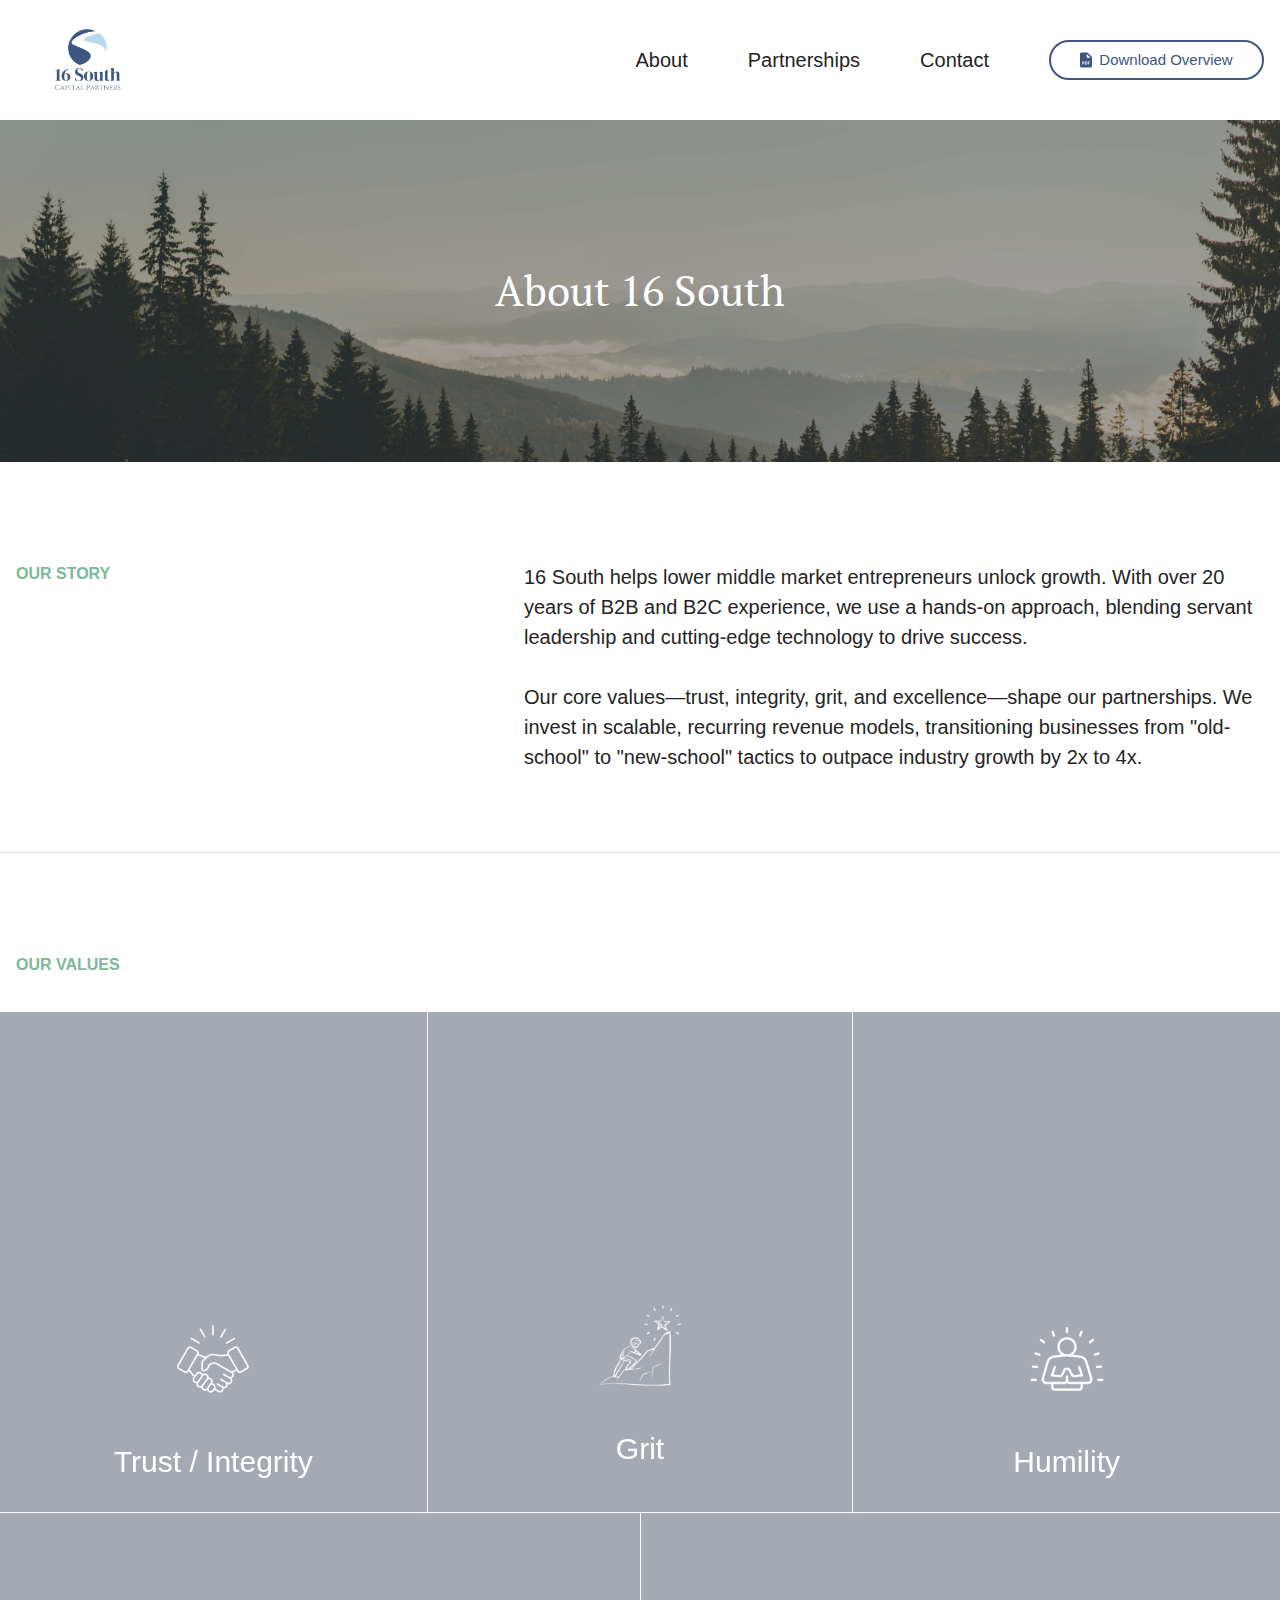
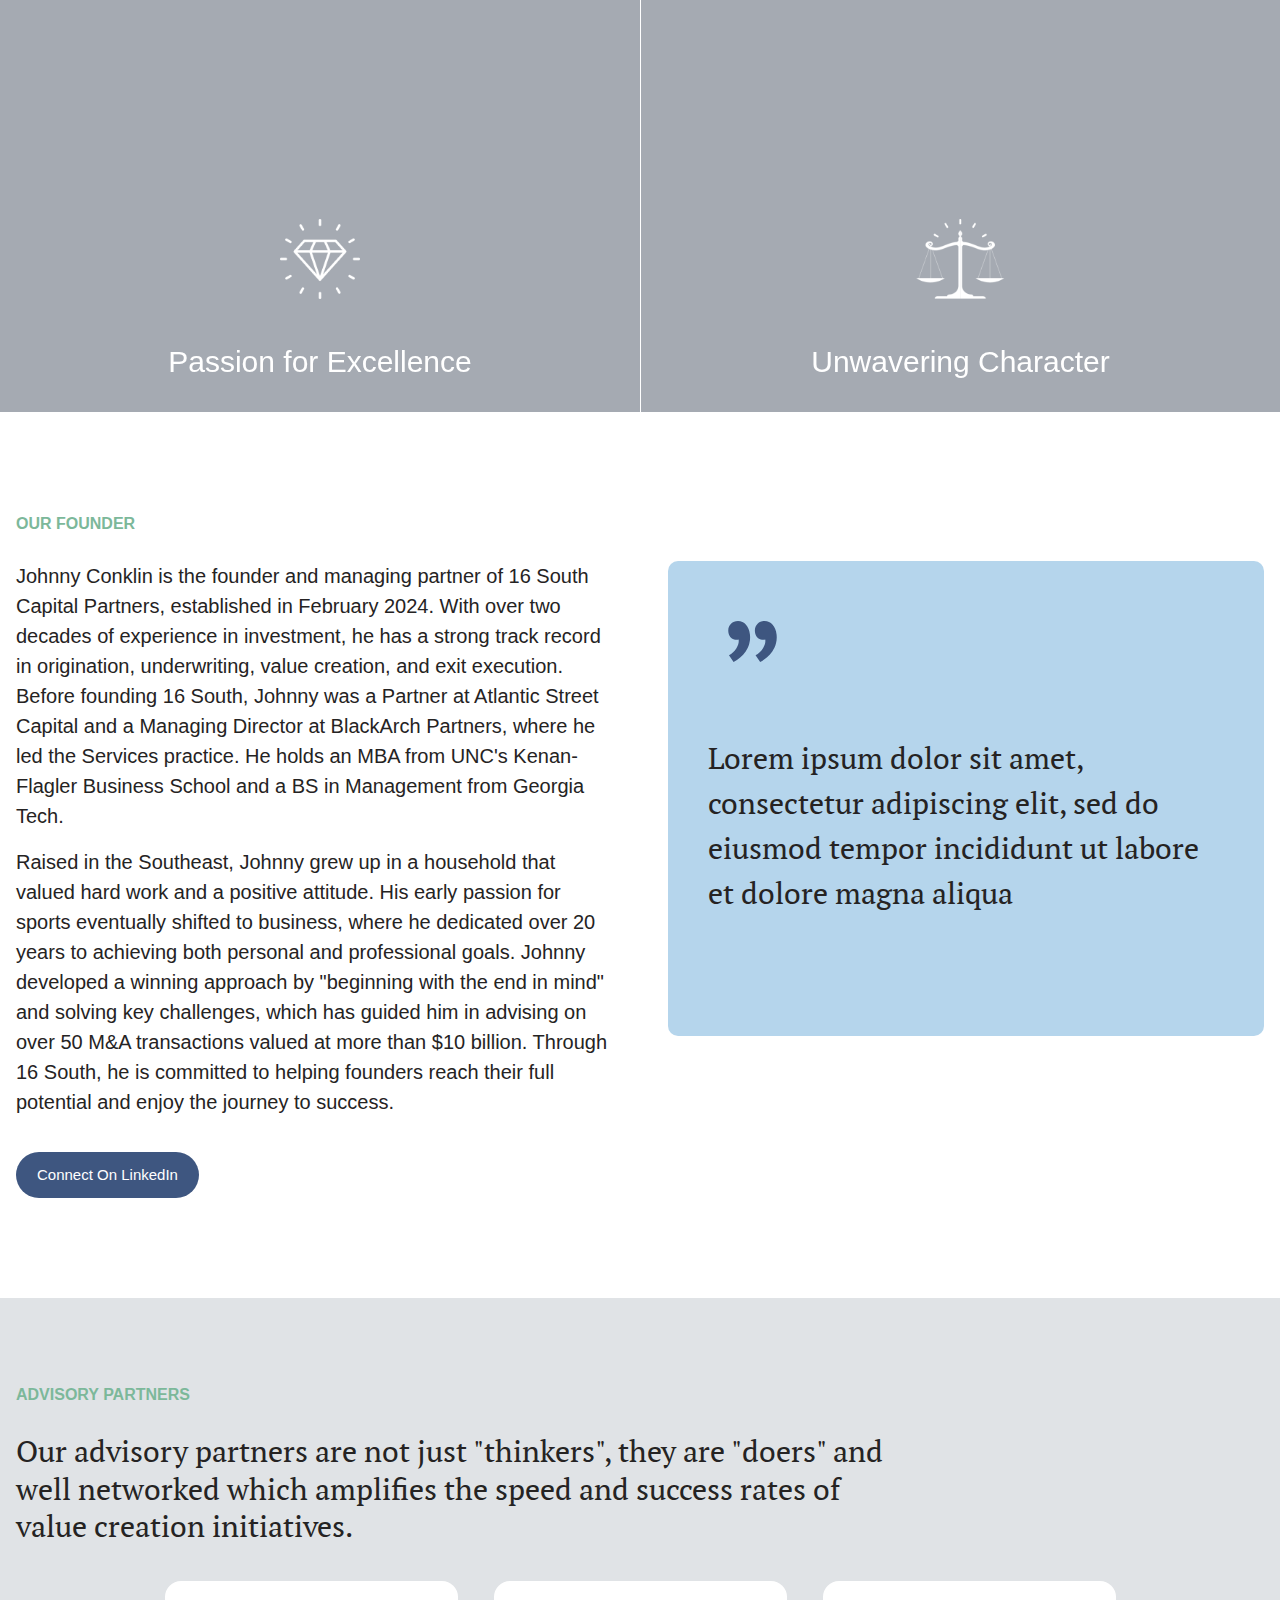
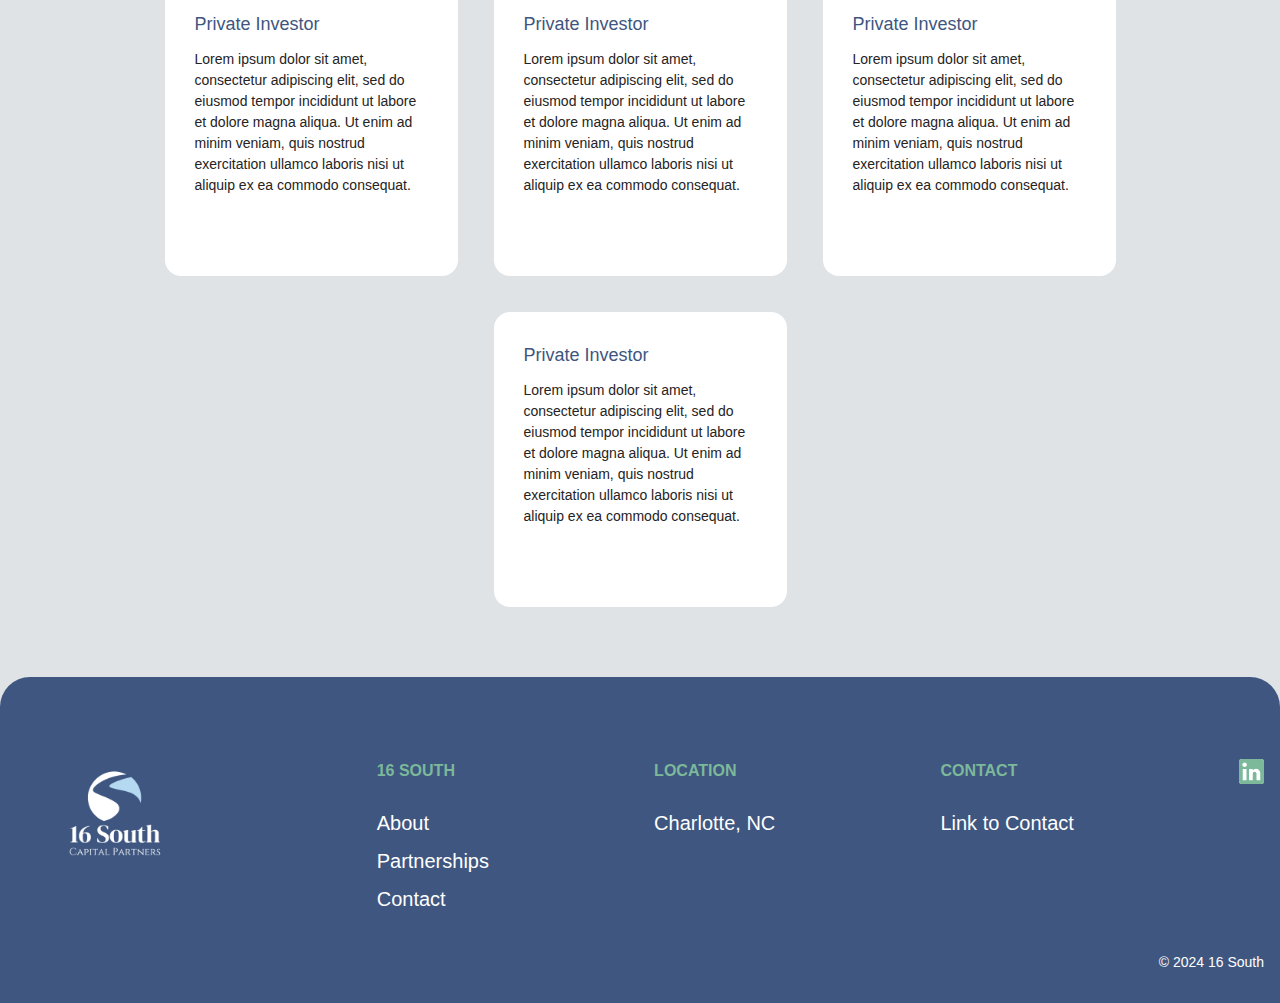
==== commit 9aa9e2d1: "edit" ====
--- a/about.html
+++ b/about.html
@@ -10,7 +10,7 @@
     <meta http-equiv="X-UA-Compatible" content="IE=edge">
 
     <title>16 South</title>
-    <link rel="icon" type="image/png" href="assets/images/header/logo.png">
+    <link rel="icon" type="image/png" href="assets/images/logo-header.png">
 
     <link rel="stylesheet" href="assets/css/style.css">
 </head>
@@ -19,7 +19,7 @@
     <header class="header">
         <div class="wrapper container">
             <a href="index.html" class="header__logo logo">
-                <img src="assets/images/header/logo.svg" alt="logo">
+                <img src="assets/images/logo-header.png" alt="logo">
             </a>
             <nav class="header__navigation navigation">
                 <ul class="navigation__list">
@@ -53,7 +53,7 @@
     </header>
 
     <main class="main">
-        <section class="hero" style="background-image: url(assets/images/banner-about.jpg);">
+        <section class="hero" style="background-image: url(assets/images/new/about-banner.jpg);">
             <div class="container">
                 <h1>About 16 South</h1>
             </div>
@@ -82,11 +82,11 @@
                 <h2 class="visually-hidden">Values</h2>
                 <p class="title">Our Values</p>
             </div>
-            <div class="about__banner" style="background-image: url(assets/images/about-page-bg.jpg);">
+            <div class="about__banner" style="background-image: url(assets/images/new/about-page-bg.jpg);">
                 <ul class="about__banner-list">
                     <li class="about__banner-item">
                         <div class="about__banner-content">
-                            <img src="assets/images/icon/values/handshake.svg" alt="diamond">
+                            <img src="assets/images/icon/about/hand.png" alt="hand">
                             <h3>Trust / Integrity</h3>
                             <p>
                                 We prioritize honesty and transparency in all our partnerships, ensuring that our
@@ -96,7 +96,7 @@
                     </li>
                     <li class="about__banner-item">
                         <div class="about__banner-content">
-                            <img src="assets/images/icon/values/grit.png" alt="diamond">
+                            <img src="assets/images/icon/about/grit.png" alt="grit">
                             <h3>Grit</h3>
                             <p>
                                 Our advisory partners are not just "to this", they are "to this' and well networked
@@ -107,7 +107,7 @@
                     </li>
                     <li class="about__banner-item">
                         <div class="about__banner-content">
-                            <img src="assets/images/icon/values/humility.svg" alt="diamond">
+                            <img src="assets/images/icon/about/humility.png" alt="humility">
                             <h3>Humility</h3>
                             <p>
                                 We use limited leverage to ensure flexibility in all market environments and use excess
@@ -118,7 +118,7 @@
                     </li>
                     <li class="about__banner-item">
                         <div class="about__banner-content">
-                            <img src="assets/images/icon/values/diamont.svg" alt="diamond">
+                            <img src="assets/images/icon/about/passion.png" alt="passion">
                             <h3>Passion for Excellence</h3>
                             <p>
                                 We use limited leverage to ensure flexibility in all market environments and use excess
@@ -129,7 +129,7 @@
                     </li>
                     <li class="about__banner-item">
                         <div class="about__banner-content">
-                            <img src="assets/images/icon/values/fist.png" alt="diamond">
+                            <img src="assets/images/icon/about/unwavering.png" alt="unwavering">
                             <h3>Unwavering Character</h3>
                             <p>
                                 We use limited leverage to ensure flexibility in all market environments and use excess
@@ -221,7 +221,7 @@
         <div class="wrapper container">
             <div class="footer__logo">
                 <a href="index.html" class="logo">
-                    <img src="assets/images/footer/logo.svg" alt="logo">
+                    <img src="assets/images/logo-footer.png" alt="logo">
                 </a>
             </div>
             <div class="footer__col">
--- a/assets/css/style.css
+++ b/assets/css/style.css
@@ -689,10 +689,39 @@
   rotate: -45deg;
 }
 
+.wpcf7 {
+  width: 100%;
+  max-width: 700px;
+}
+@media (max-width: 767px) {
+  .wpcf7 {
+    max-width: none;
+  }
+}
+
+.wpcf7-spinner {
+  position: absolute;
+  left: 50%;
+  top: 50%;
+  -webkit-transform: translate(-50%, -50%);
+          transform: translate(-50%, -50%);
+  margin: 0;
+}
+
+.wpcf7 form .wpcf7-response-output {
+  margin: 0;
+  border: none;
+  padding: 0;
+  color: #dc3232;
+  text-align: center;
+  width: 100%;
+}
+
 form {
+  position: relative;
   padding: 45px 50px;
   max-width: 700px;
-  width: 70%;
+  width: 100%;
   display: -webkit-box;
   display: -ms-flexbox;
   display: flex;
@@ -711,10 +740,9 @@
   /* Стилизованный чекбокс */
   /* При отмеченном чекбоксе изменить цвет и показать "галочку" */
 }
-@media (max-width: 767px) {
+@media (max-width: 1023px) {
   form {
     max-width: none;
-    width: 100%;
     padding: 35px;
     border-radius: 20px;
   }
@@ -724,6 +752,19 @@
     padding-inline: 20px;
     gap: 15px;
   }
+}
+form .wpcf7-form-control-wrap {
+  width: 100%;
+  display: -webkit-box;
+  display: -ms-flexbox;
+  display: flex;
+  -webkit-box-orient: vertical;
+  -webkit-box-direction: normal;
+      -ms-flex-direction: column;
+          flex-direction: column;
+  -webkit-box-align: start;
+      -ms-flex-align: start;
+          align-items: flex-start;
 }
 form .wrap {
   width: 100%;
@@ -743,6 +784,7 @@
 }
 form .button {
   margin-top: 5px;
+  width: auto;
 }
 @media (max-width: 560px) {
   form .button {
@@ -996,6 +1038,81 @@
   border-color: var(--color-cyan);
 }
 
+.swiper {
+  max-width: 790px;
+  margin: 0;
+}
+@media (max-width: 1023px) {
+  .swiper {
+    max-width: 100%;
+  }
+}
+
+.swiper-slide {
+  display: -webkit-box;
+  display: -ms-flexbox;
+  display: flex;
+  -webkit-box-pack: center;
+      -ms-flex-pack: center;
+          justify-content: center;
+  -webkit-box-align: center;
+      -ms-flex-align: center;
+          align-items: center;
+  gap: 60px;
+  padding: 50px 60px;
+  background: var(--color-white);
+  border-radius: var(--border-radius);
+}
+@media (max-width: 767px) {
+  .swiper-slide {
+    gap: 20px;
+    padding: 35px;
+  }
+}
+@media (max-width: 560px) {
+  .swiper-slide {
+    -webkit-box-orient: vertical;
+    -webkit-box-direction: normal;
+        -ms-flex-direction: column;
+            flex-direction: column;
+    padding-inline: 20px;
+  }
+}
+
+.slide-content {
+  display: -webkit-box;
+  display: -ms-flexbox;
+  display: flex;
+  -webkit-box-orient: vertical;
+  -webkit-box-direction: normal;
+      -ms-flex-direction: column;
+          flex-direction: column;
+  -webkit-box-align: start;
+      -ms-flex-align: start;
+          align-items: flex-start;
+  gap: 45px;
+}
+@media (max-width: 767px) {
+  .slide-content {
+    gap: 20px;
+  }
+}
+
+.slide-date {
+  display: -webkit-box;
+  display: -ms-flexbox;
+  display: flex;
+  -webkit-box-pack: center;
+      -ms-flex-pack: center;
+          justify-content: center;
+  -webkit-box-align: center;
+      -ms-flex-align: center;
+          align-items: center;
+  gap: 5px;
+  font-size: 12px;
+  font-weight: 500;
+}
+
 .swiper-pagination {
   position: static;
   width: auto !important;
@@ -1077,7 +1194,6 @@
   z-index: 1;
 }
 .header.fixed {
-  padding: 10px 0;
   position: fixed;
   left: 0;
   right: 0;
@@ -1086,6 +1202,11 @@
   background: var(--color-white);
   -webkit-box-shadow: 0px 4px 4px 4px var(--color-shadow);
           box-shadow: 0px 4px 4px 4px var(--color-shadow);
+}
+@media (max-width: 767px) {
+  .header.fixed {
+    padding: 10px 0;
+  }
 }
 .header.fixed .logo img {
   max-height: 60px;
@@ -1217,6 +1338,7 @@
 }
 
 .hero {
+  position: relative;
   margin: 0;
   display: -webkit-box;
   display: -ms-flexbox;
@@ -1232,10 +1354,31 @@
   background-position: center;
   background-repeat: no-repeat;
   background-size: cover;
+  z-index: 1;
+}
+.hero::before {
+  content: "";
+  position: absolute;
+  left: 0;
+  top: 0;
+  right: 0;
+  bottom: 0;
+  background: var(--color-black);
+  opacity: 0.4;
+  z-index: -1;
+}
+@media (max-width: 560px) {
+  .hero {
+    padding: 70px 0;
+  }
 }
 .hero--home {
   min-height: 640px;
+  background-position: top;
   border-radius: 0 0 var(--border-radius-large) var(--border-radius-large);
+}
+.hero--home::before {
+  opacity: 0.15;
 }
 .hero h1 {
   max-width: 740px;
@@ -1250,11 +1393,15 @@
   background-repeat: no-repeat;
   background-size: cover;
   background-attachment: fixed;
+  image-rendering: -webkit-optimize-contrast;
+  image-rendering: crisp-edges;
   z-index: 1;
 }
 @media (max-width: 767px) {
   .about__banner {
     margin-top: 25px;
+    background-attachment: scroll;
+    background-image: url(../images/1122.jpg) !important;
   }
 }
 .about__banner::before {
@@ -1304,6 +1451,7 @@
   font-weight: 500;
   z-index: 1;
   cursor: pointer;
+  overflow: hidden;
 }
 @media (max-width: 1280px) {
   .about__banner-item {
@@ -1320,6 +1468,17 @@
     border: none;
   }
 }
+.about__banner-item.show::before {
+  opacity: 1;
+}
+.about__banner-item.show .about__banner-content {
+  -webkit-transform: translateY(0%);
+          transform: translateY(0%);
+}
+.about__banner-item.show p {
+  -webkit-animation: 0.3s ease-in 0.3s normal forwards 1 slideTop;
+          animation: 0.3s ease-in 0.3s normal forwards 1 slideTop;
+}
 @media (hover: hover) {
   .about__banner-item:hover::before {
     opacity: 1;
@@ -1345,6 +1504,9 @@
     -webkit-animation: 0.3s ease-in 0.3s normal forwards 1 slideTop;
             animation: 0.3s ease-in 0.3s normal forwards 1 slideTop;
   }
+}
+.about__banner-item:focus-visible {
+  outline: none;
 }
 .about__banner-item:nth-child(2) {
   border-left: var(--border);
@@ -1398,6 +1560,7 @@
   -webkit-box-align: start;
       -ms-flex-align: start;
           align-items: flex-start;
+  pointer-events: none;
   -webkit-transform: translateY(50%);
           transform: translateY(50%);
   -webkit-transition: all 0.2s ease !important;
@@ -1474,6 +1637,54 @@
 }
 .partner blockquote {
   margin-top: clamp(1.875rem, 0.58rem + 5.52vw, 5rem);
+}
+
+.partnerships {
+  padding-block: clamp(2.125rem, 0.934rem + 5.08vw, 5rem) clamp(4.063rem, 3.674rem + 1.66vw, 5rem);
+  background: var(--color-light-blue);
+}
+.partnerships__inner {
+  display: -webkit-box;
+  display: -ms-flexbox;
+  display: flex;
+  -webkit-box-orient: vertical;
+  -webkit-box-direction: normal;
+      -ms-flex-direction: column;
+          flex-direction: column;
+  -webkit-box-align: center;
+      -ms-flex-align: center;
+          align-items: center;
+}
+.partnerships__inner h2 {
+  max-width: 680px;
+  margin: 25px 0 45px;
+  text-align: center;
+}
+@media (max-width: 767px) {
+  .partnerships__inner h2 {
+    margin: 20px 0 30px;
+  }
+}
+.partnerships__inner .wrapper {
+  width: 100%;
+  -webkit-box-align: start;
+      -ms-flex-align: start;
+          align-items: flex-start;
+  margin-bottom: clamp(2.5rem, 1.464rem + 4.42vw, 5rem);
+}
+@media (max-width: 1023px) {
+  .partnerships__inner .wrapper {
+    -webkit-box-orient: vertical;
+    -webkit-box-direction: normal;
+        -ms-flex-direction: column;
+            flex-direction: column;
+    -webkit-box-align: center;
+        -ms-flex-align: center;
+            align-items: center;
+  }
+}
+.partnerships__inner p.info {
+  text-align: center;
 }
 
 .focus .title {
@@ -1659,6 +1870,9 @@
   text-wrap: balance;
 }
 
+.contact {
+  margin-bottom: clamp(5rem, 4.482rem + 2.21vw, 6.25rem);
+}
 .contact .wrapper {
   width: 100%;
   -webkit-box-align: start;
@@ -1672,6 +1886,13 @@
         -ms-flex-direction: column;
             flex-direction: column;
   }
+}
+.contact__info {
+  max-width: 400px;
+  width: 50%;
+}
+.contact__info p {
+  margin-top: 20px;
 }
 .contact .title {
   margin-bottom: 25px;
@@ -1834,7 +2055,7 @@
 }
 
 .advisory {
-  padding-block: clamp(3.125rem, 2.348rem + 3.31vw, 5rem);
+  padding-block: clamp(3.125rem, 2.348rem + 3.31vw, 5rem) clamp(5rem, 4.482rem + 2.21vw, 6.25rem);
   background: var(--color-gray);
 }
 .advisory h2 {
@@ -1886,11 +2107,16 @@
 }
 
 .footer {
-  margin-top: clamp(3.125rem, 1.83rem + 5.52vw, 6.25rem);
+  margin-top: -30px;
   padding: 82px 0 30px;
   color: var(--color-white);
   background: var(--color-blue);
   border-radius: var(--border-radius-large) var(--border-radius-large) 0 0;
+}
+@media (max-width: 560px) {
+  .footer {
+    padding: 35px 0 20px;
+  }
 }
 .footer .wrapper {
   -webkit-box-align: start;
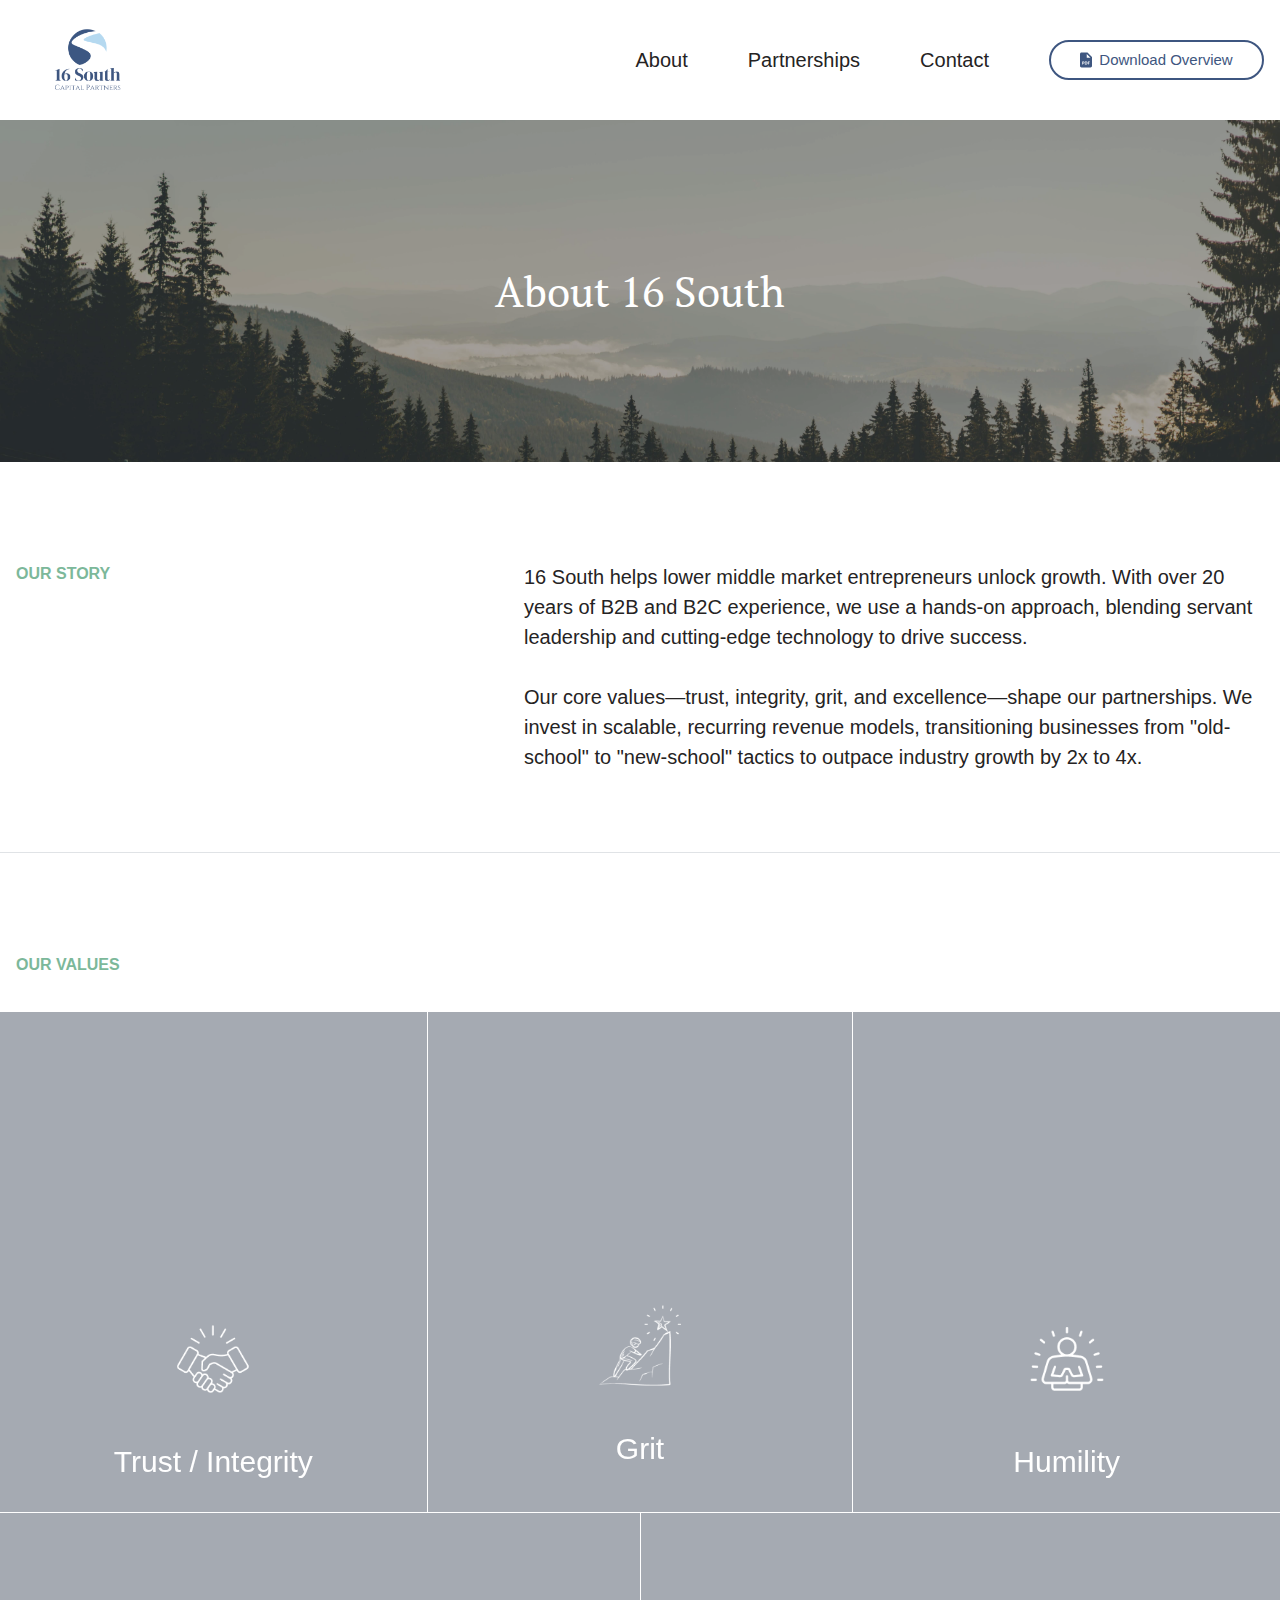
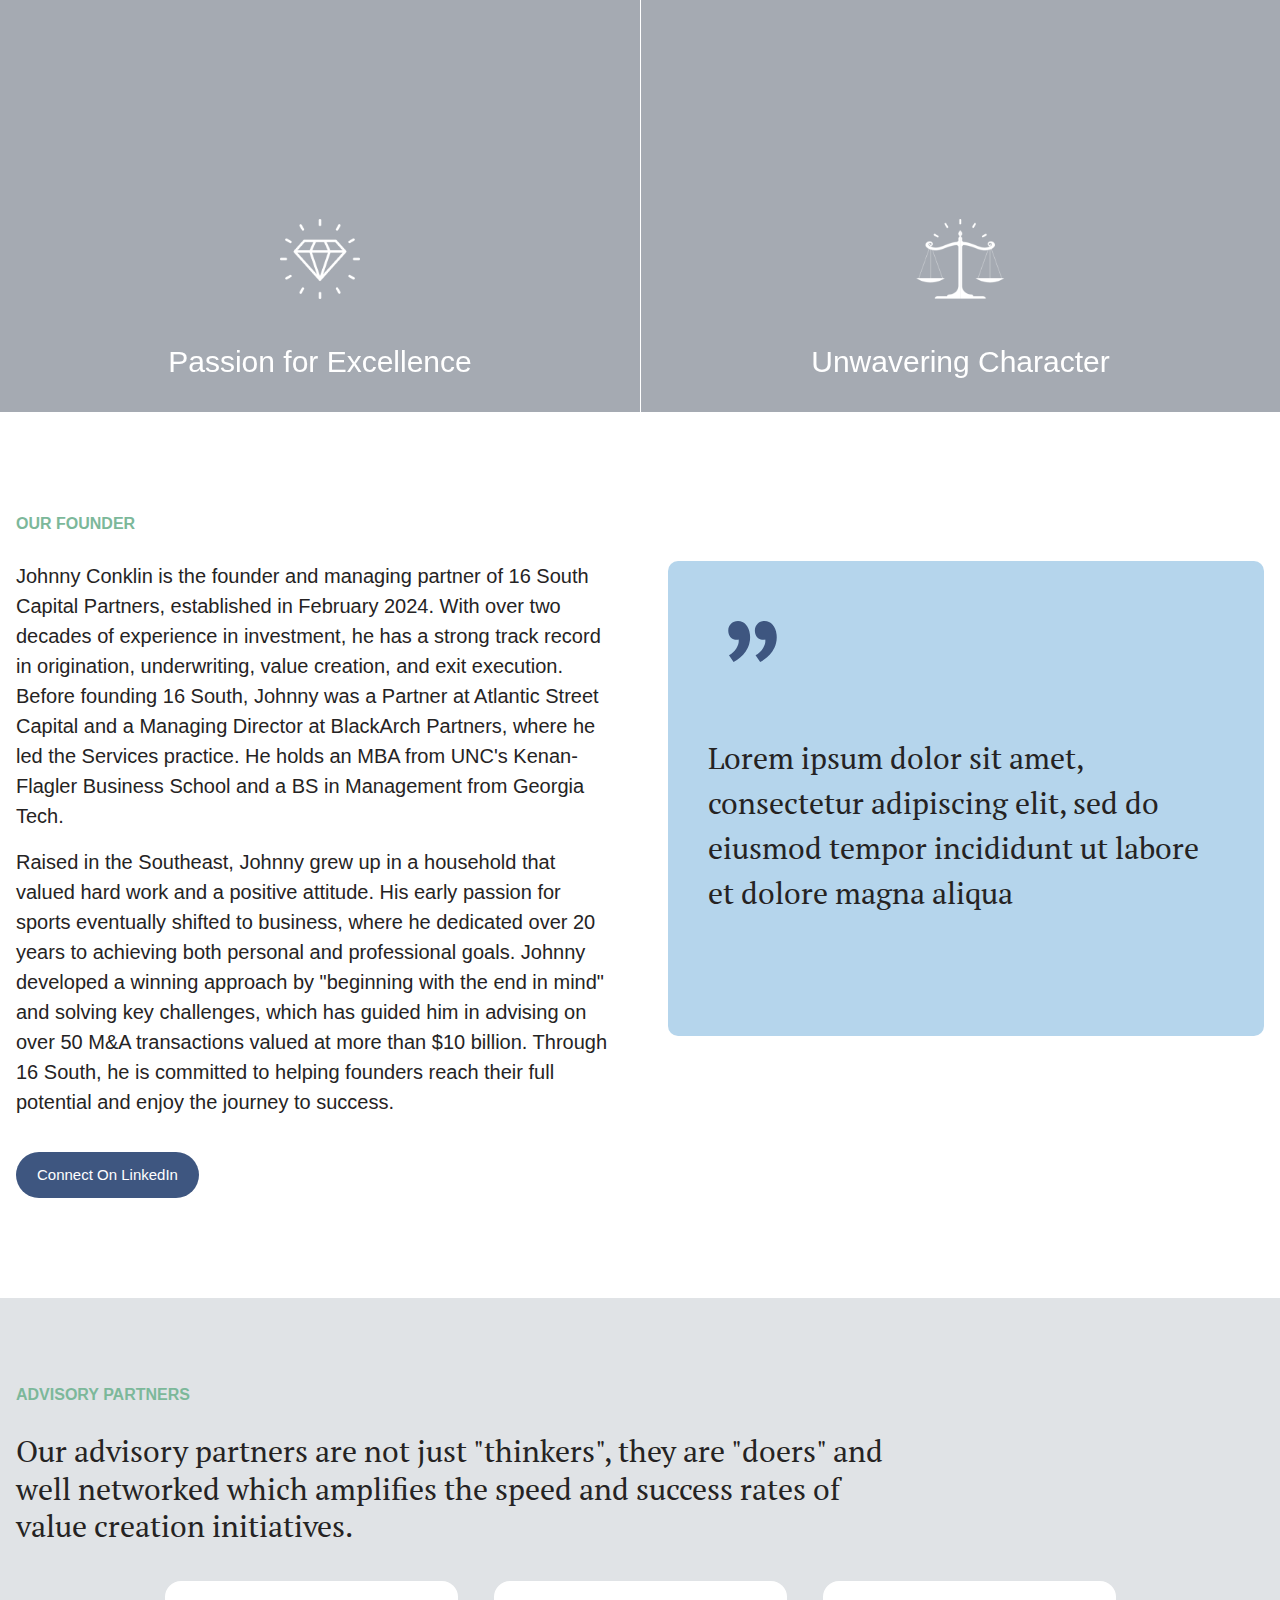
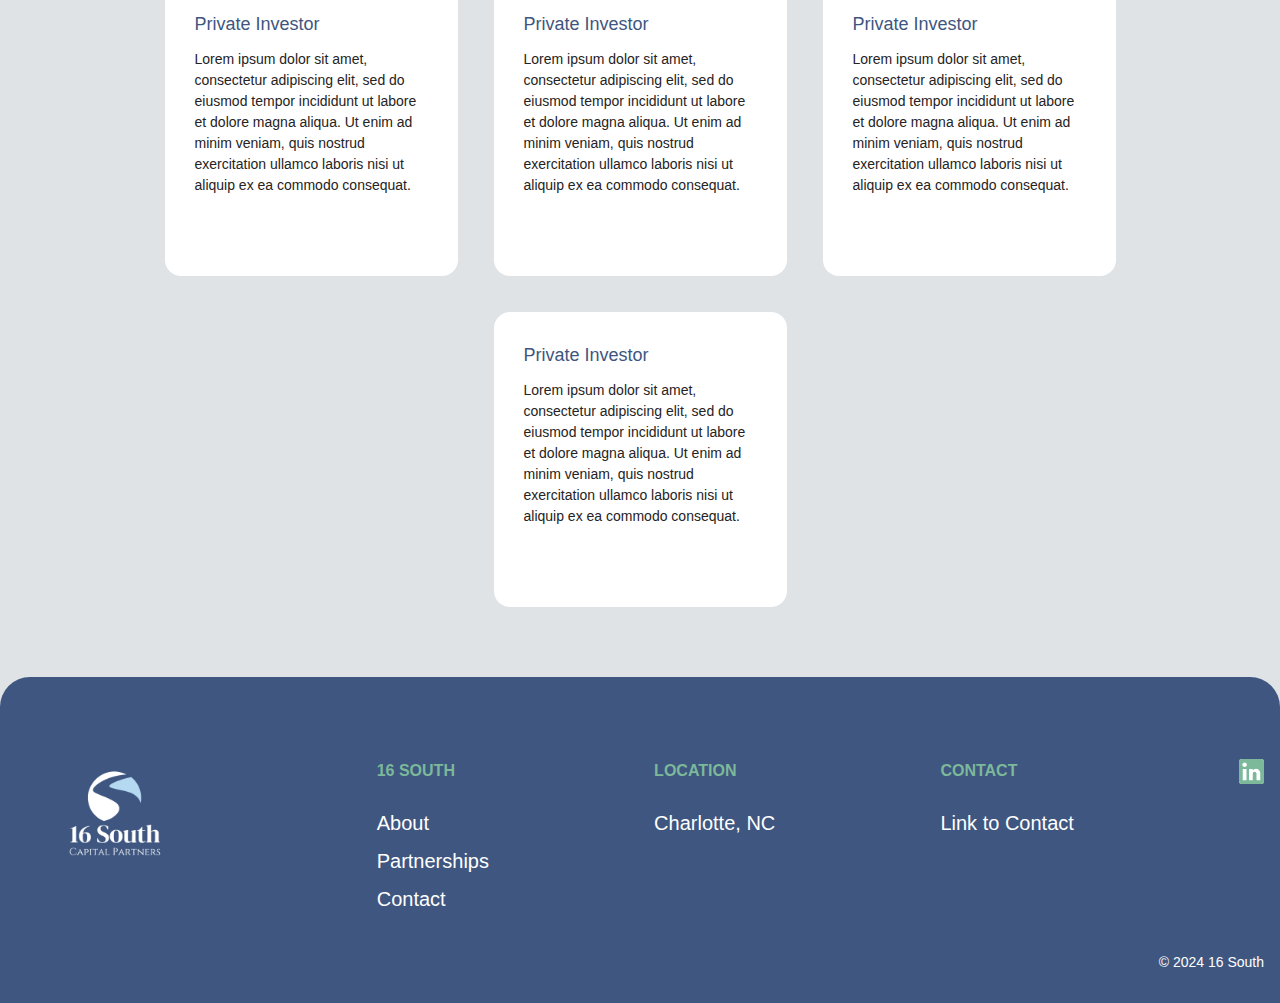
==== commit 09ea0cf5: "edit" ====
--- a/about.html
+++ b/about.html
@@ -8,6 +8,12 @@
     <meta name="author" content="Oleksandr Dorobalo">
     <meta name="viewport" content="width=device-width, initial-scale=1.0">
     <meta http-equiv="X-UA-Compatible" content="IE=edge">
+
+    <link rel="preconnect" href="https://fonts.googleapis.com">
+    <link rel="preconnect" href="https://fonts.gstatic.com" crossorigin>
+    <link
+        href="https://fonts.googleapis.com/css2?family=Montserrat:ital,wght@0,100..900;1,100..900&family=PT+Serif:ital,wght@0,400;0,700;1,400;1,700&display=swap"
+        rel="stylesheet">
 
     <title>16 South</title>
     <link rel="icon" type="image/png" href="assets/images/logo-header.png">
--- a/assets/css/style.css
+++ b/assets/css/style.css
@@ -239,38 +239,6 @@
   src: url("../fonts/montserrat-black-webfont.woff"), url("../fonts/montserrat-black-webfont.woff2");
   font-weight: 900;
   font-style: normal;
-  font-display: swap;
-  font-optical-sizing: auto;
-}
-@font-face {
-  font-family: "PTserif";
-  src: url("../fonts/ptserif-regular-webfont.woff"), url("../fonts/ptserif-regular-webfont.woff2");
-  font-weight: 400;
-  font-style: normal;
-  font-display: swap;
-  font-optical-sizing: auto;
-}
-@font-face {
-  font-family: "PTserif";
-  src: url("../fonts/ptserif-italic-webfont.woff2"), url("../fonts/ptserif-italic-webfont.woff2");
-  font-weight: 400;
-  font-style: italic;
-  font-display: swap;
-  font-optical-sizing: auto;
-}
-@font-face {
-  font-family: "PTserif";
-  src: url("../fonts/ptserif-bold-webfont.woff"), url("../fonts/ptserif-bold-webfont.woff2");
-  font-weight: 700;
-  font-style: normal;
-  font-display: swap;
-  font-optical-sizing: auto;
-}
-@font-face {
-  font-family: "PTserif";
-  src: url("../fonts/ptserif-bolditalic-webfont.woff"), url("../fonts/ptserif-bolditalic-webfont.woff2");
-  font-weight: 700;
-  font-style: italic;
   font-display: swap;
   font-optical-sizing: auto;
 }
@@ -395,14 +363,14 @@
 
 h1 {
   font-size: clamp(26px, 3.28125vw, 42px);
-  font-family: "PTserif", serif;
+  font-family: "PT serif", serif;
   font-weight: 400;
   line-height: 1.25;
 }
 
 h2 {
   font-size: clamp(22px, 2.34375vw, 30px);
-  font-family: "PTserif", serif;
+  font-family: "PT serif", serif;
   font-weight: 400;
   line-height: 1.25;
 }
@@ -1401,7 +1369,6 @@
   .about__banner {
     margin-top: 25px;
     background-attachment: scroll;
-    background-image: url(../images/1122.jpg) !important;
   }
 }
 .about__banner::before {
@@ -2043,7 +2010,7 @@
 }
 .founder blockquote {
   width: 50%;
-  font-family: "PTserif";
+  font-family: "PT serif";
   font-size: clamp(22px, 2.34375vw, 30px);
   padding-bottom: 120px;
 }
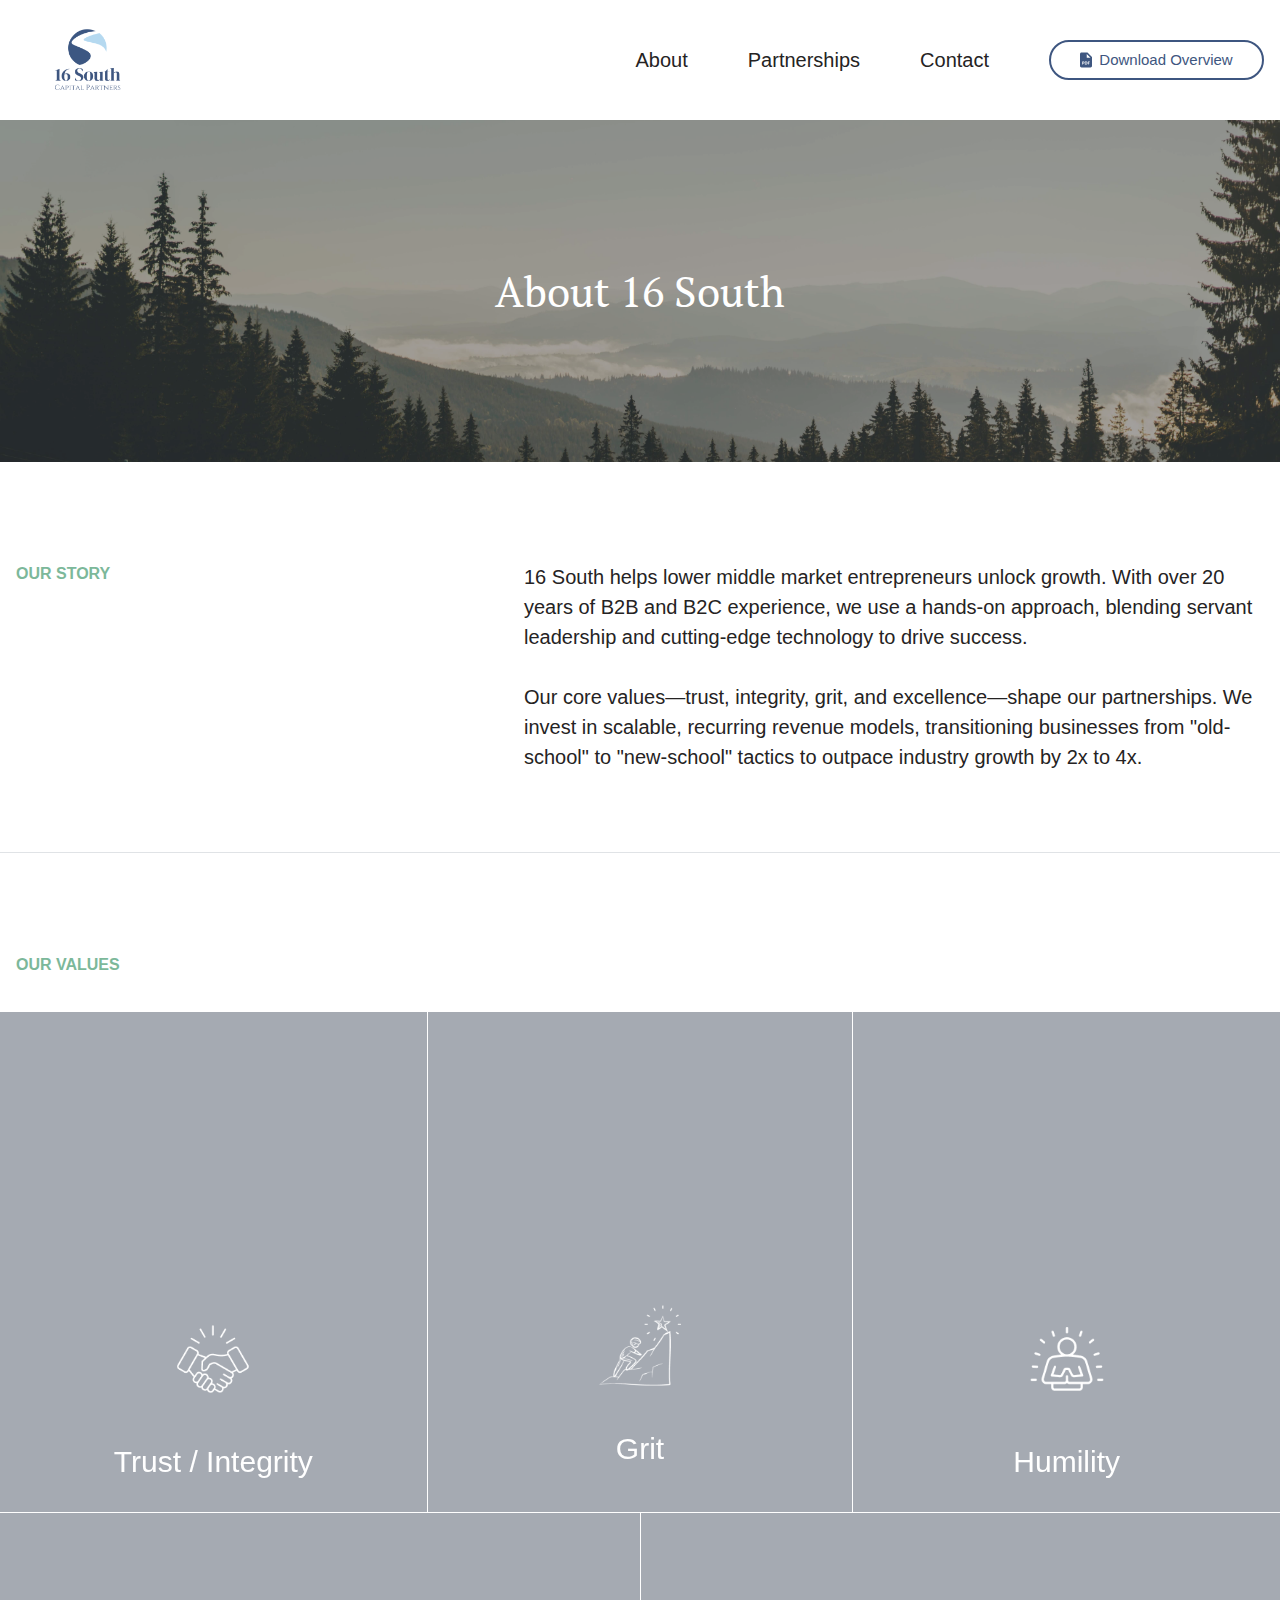
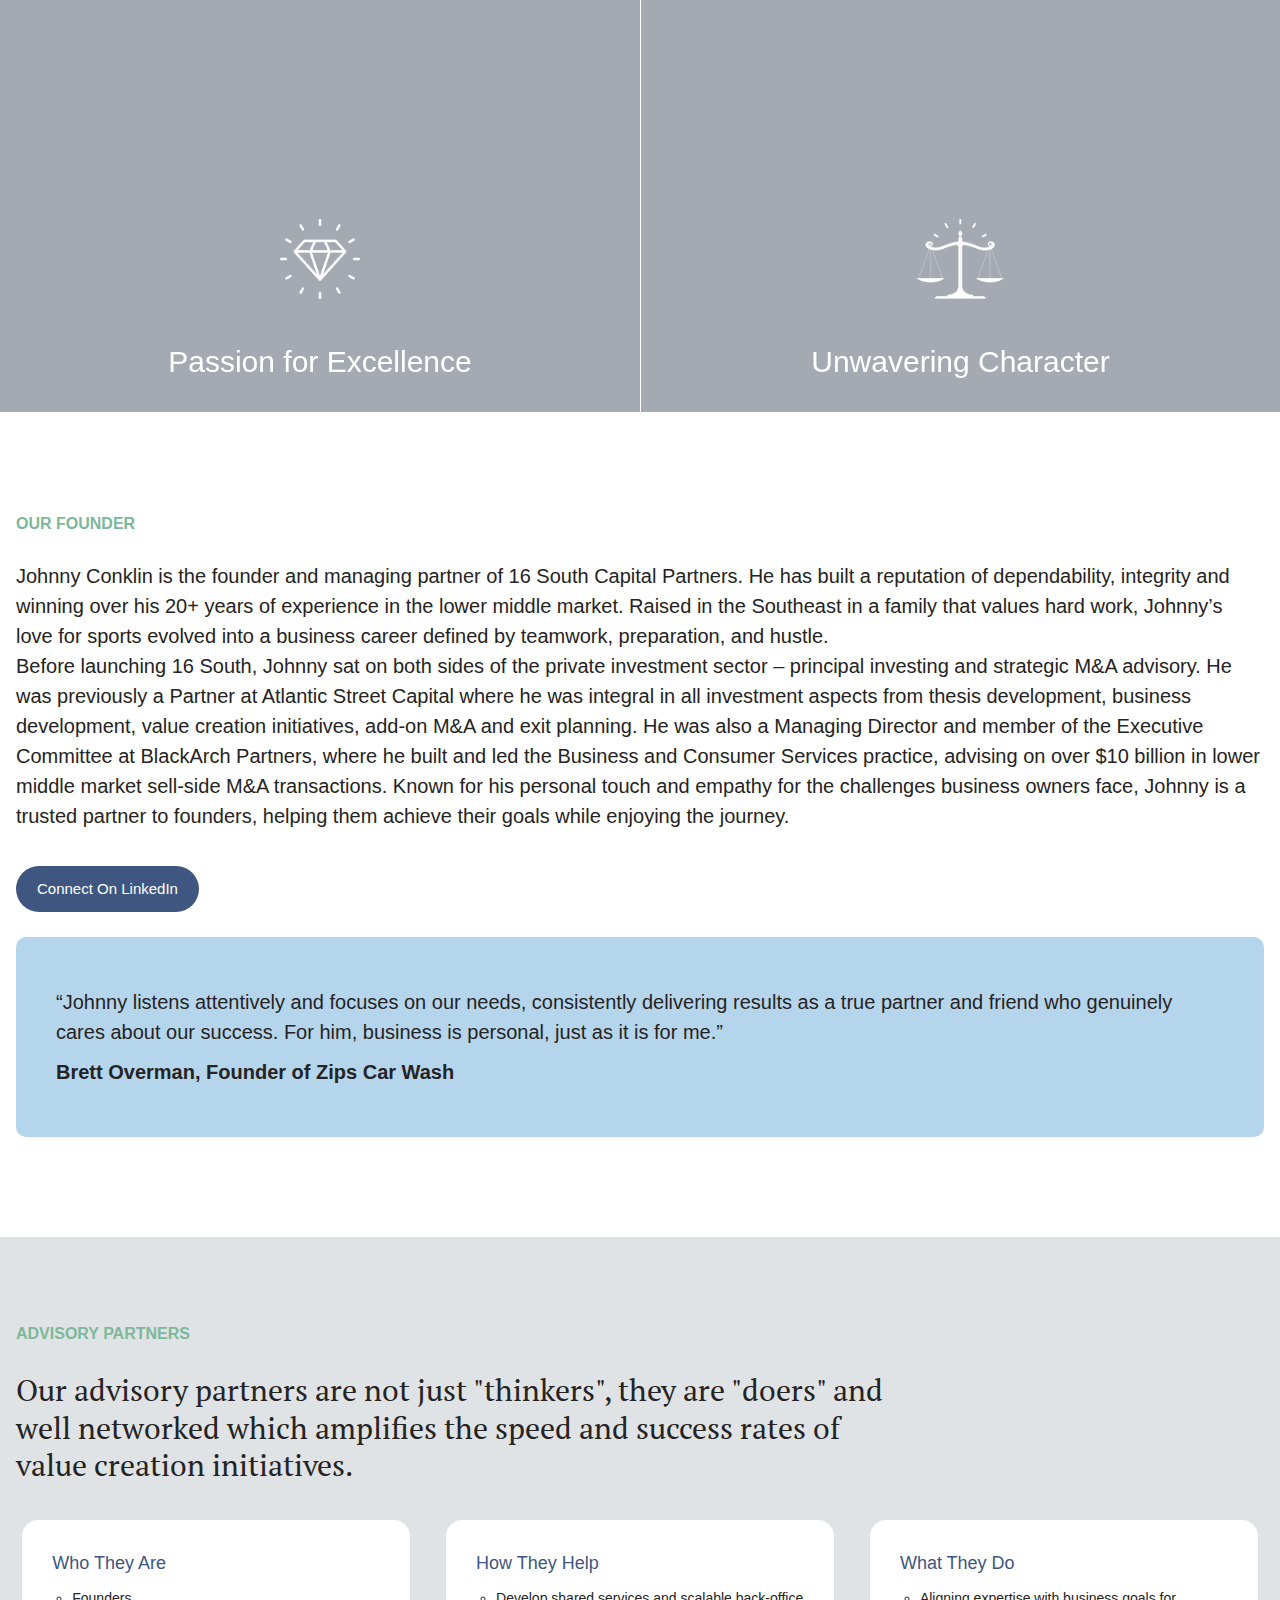
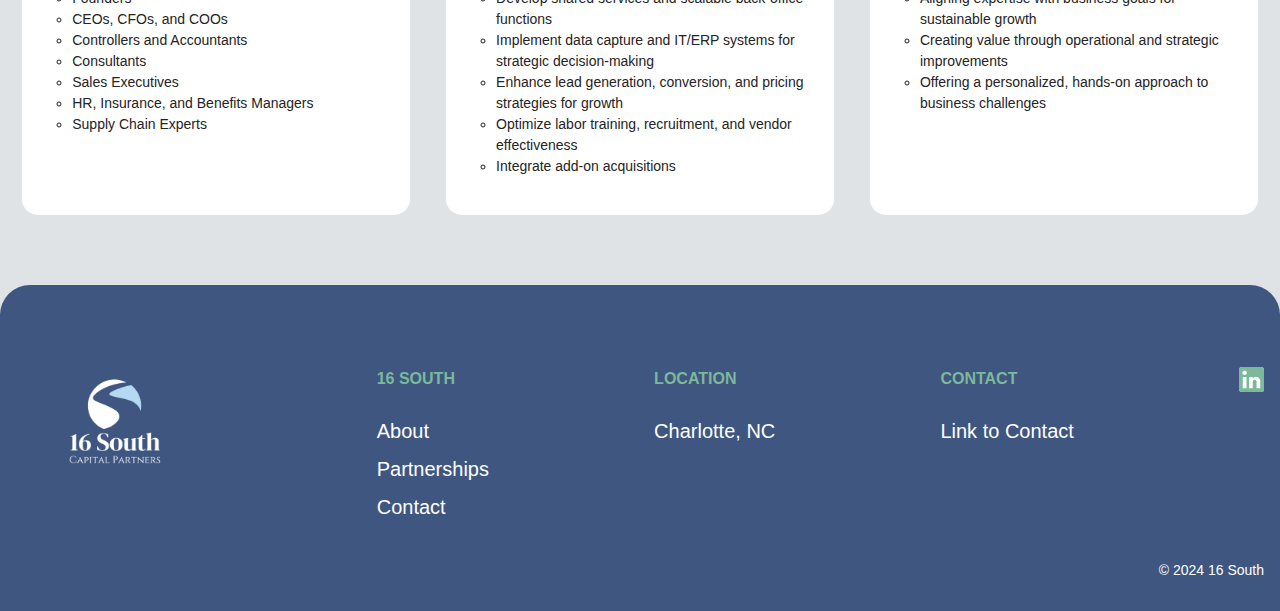
==== commit d2f5d825: "16 south" ====
--- a/about.html
+++ b/about.html
@@ -150,31 +150,32 @@
         <section class="founder">
             <div class="container">
                 <p class="title">Our Founder</p>
-                <div class="wrapper">
-                    <div class="column">
-                        <p>
-                            Johnny Conklin is the founder and managing partner of 16 South Capital Partners, established
-                            in February 2024. With over two decades of experience in investment, he has a strong track
-                            record in origination, underwriting, value creation, and exit execution. Before founding 16
-                            South, Johnny was a Partner at Atlantic Street Capital and a Managing Director at BlackArch
-                            Partners, where he led the Services practice. He holds an MBA from UNC's Kenan-Flagler
-                            Business School and a BS in Management from Georgia Tech.
-                        </p>
-                        <p>
-                            Raised in the Southeast, Johnny grew up in a household that valued hard work and a positive
-                            attitude. His early passion for sports eventually shifted to business, where he dedicated
-                            over 20 years to achieving both personal and professional goals. Johnny developed a winning
-                            approach by "beginning with the end in mind" and solving key challenges, which has guided
-                            him in advising on over 50 M&A transactions valued at more than $10 billion. Through 16
-                            South, he is committed to helping founders reach their full potential and enjoy the journey
-                            to success.
-                        </p>
-                        <a class="button" href="#" target="_blank">Connect on LinkedIn</a>
+                <div class="">
+                    <div class="founder-description">
+                        Johnny Conklin is the founder and managing partner of 16 South Capital Partners. He has built a
+                        reputation of dependability, integrity and winning over his 20+ years of experience in the lower
+                        middle market. Raised in the Southeast in a family that values hard work, Johnny’s love for
+                        sports evolved into a business career defined by teamwork, preparation, and hustle.<br>
+                        Before launching 16 South, Johnny sat on both sides of the private investment sector – principal
+                        investing and strategic M&amp;A advisory. He was previously a Partner at Atlantic Street Capital
+                        where he was integral in all investment aspects from thesis development, business development,
+                        value creation initiatives, add-on M&amp;A and exit planning. He was also a Managing Director
+                        and member of the Executive Committee at BlackArch Partners, where he built and led the Business
+                        and Consumer Services practice, advising on over $10 billion in lower middle market sell-side
+                        M&amp;A transactions. Known for his personal touch and empathy for the challenges business
+                        owners face, Johnny is a trusted partner to founders, helping them achieve their goals while
+                        enjoying the journey.
+                        <a class="button" href="https://www.linkedin.com/in/johnrconklin4/" target="_blank">Connect on
+                            LinkedIn</a>
                     </div>
-                    <blockquote class="blockquote--light">
-                        Lorem ipsum dolor sit amet, consectetur adipiscing elit, sed do eiusmod tempor incididunt ut
-                        labore et dolore magna aliqua
-                    </blockquote>
+                    <div class="founder-blockquote">
+                        <blockquote class="blockquote--light">
+                            “Johnny listens attentively and focuses on our needs, consistently delivering results as a
+                            true partner and friend who genuinely cares about our success. For him, business is
+                            personal, just as it is for me.” <p><b>Brett Overman, Founder of Zips Car Wash</b></p>
+                        </blockquote>
+                    </div>
+
                 </div>
             </div>
         </section>
@@ -187,36 +188,48 @@
                 </h2>
                 <ul class="advisory__list">
                     <li>
-                        <h4 class="large">Private Investor</h4>
-                        <p class="small">
-                            Lorem ipsum dolor sit amet, consectetur adipiscing elit, sed do eiusmod tempor incididunt ut
-                            labore et dolore magna aliqua. Ut enim ad minim veniam, quis nostrud exercitation ullamco
-                            laboris nisi ut aliquip ex ea commodo consequat.
-                        </p>
-                    </li>
-                    <li>
-                        <h4 class="large">Private Investor</h4>
-                        <p class="small">
-                            Lorem ipsum dolor sit amet, consectetur adipiscing elit, sed do eiusmod tempor incididunt ut
-                            labore et dolore magna aliqua. Ut enim ad minim veniam, quis nostrud exercitation ullamco
-                            laboris nisi ut aliquip ex ea commodo consequat.
-                        </p>
-                    </li>
-                    <li>
-                        <h4 class="large">Private Investor</h4>
-                        <p class="small">
-                            Lorem ipsum dolor sit amet, consectetur adipiscing elit, sed do eiusmod tempor incididunt ut
-                            labore et dolore magna aliqua. Ut enim ad minim veniam, quis nostrud exercitation ullamco
-                            laboris nisi ut aliquip ex ea commodo consequat.
-                        </p>
-                    </li>
-                    <li>
-                        <h4 class="large">Private Investor</h4>
-                        <p class="small">
-                            Lorem ipsum dolor sit amet, consectetur adipiscing elit, sed do eiusmod tempor incididunt ut
-                            labore et dolore magna aliqua. Ut enim ad minim veniam, quis nostrud exercitation ullamco
-                            laboris nisi ut aliquip ex ea commodo consequat.
-                        </p>
+                        <h4 class="large"> Who They Are</h4>
+
+                        <ul>
+                            <li>Founders</li>
+                            <li>CEOs, CFOs, and COOs</li>
+                            <li>Controllers and Accountants</li>
+                            <li>Consultants</li>
+                            <li>Sales Executives</li>
+                            <li>HR, Insurance, and Benefits Managers</li>
+                            <li>Supply Chain Experts</li>
+                        </ul>
+
+                    </li>
+                    <li>
+                        <h4 class="large">How They Help </h4>
+
+                        <ul>
+                            <li><span>Develop shared services and
+                                    scalable back-office functions</span></li>
+                            <li><span>Implement data capture and
+                                    IT/ERP systems for strategic decision-making</span></li>
+                            <li><span>Enhance lead generation,
+                                    conversion, and pricing strategies for growth</span></li>
+                            <li><span>Optimize labor training,
+                                    recruitment, and vendor effectiveness</span></li>
+                            <li><span>Integrate add-on
+                                    acquisitions</span></li>
+                        </ul>
+
+                    </li>
+                    <li>
+                        <h4 class="large">What They Do</h4>
+
+                        <ul>
+                            <li><span>Aligning expertise with business
+                                    goals for sustainable growth</span></li>
+                            <li><span>Creating value through
+                                    operational and strategic improvements</span></li>
+                            <li><span>Offering a personalized,
+                                    hands-on approach to business challenges</span></li>
+                        </ul>
+
                     </li>
                 </ul>
             </div>
--- a/assets/css/style.css
+++ b/assets/css/style.css
@@ -431,50 +431,38 @@
 }
 
 blockquote {
+  display: -webkit-box;
+  display: -ms-flexbox;
+  display: flex;
+  -webkit-box-orient: vertical;
+  -webkit-box-direction: normal;
+      -ms-flex-direction: column;
+          flex-direction: column;
+  gap: 10px;
   position: relative;
   margin: 0;
-  padding: 140px 40px 50px;
+  padding: 50px 40px;
   font-weight: 500;
   color: var(--color-white);
   background: var(--color-blue);
   border-radius: var(--border-radius-small);
-}
-@media (max-width: 767px) {
+  z-index: 1;
+}
+@media (max-width: 1023px) {
   blockquote {
-    padding: 105px 25px 30px;
-  }
-}
-blockquote::before {
-  content: "";
-  position: absolute;
-  left: 60px;
-  top: 60px;
-  display: block;
-  width: 49px;
-  height: 41px;
-  background: url(../images/icon/quote.svg) no-repeat center;
-  background-size: cover;
-}
-@media (max-width: 767px) {
-  blockquote::before {
-    top: 42px;
-    left: 34px;
-    width: 42px;
-    height: 35px;
+    padding: 30px 25px;
   }
 }
 blockquote.blockquote--light {
-  padding-top: 175px;
   color: var(--color-black);
   background: var(--color-light-blue);
 }
-blockquote.blockquote--light::before {
-  background-image: url(../images/icon/quote-blue.svg);
-}
-@media (max-width: 767px) {
-  blockquote.blockquote--light {
-    padding: 105px 25px 30px;
-  }
+blockquote p {
+  margin: 0;
+  font-weight: 700;
+}
+blockquote cite {
+  font-style: italic;
 }
 
 @-webkit-keyframes upAndDown {
@@ -597,7 +585,7 @@
   aspect-ratio: 1;
   display: none;
   position: relative;
-  z-index: 2;
+  z-index: 3;
   background: var(--color-blue);
   border-radius: 50%;
 }
@@ -1046,8 +1034,21 @@
     padding-inline: 20px;
   }
 }
+.swiper-slide a {
+  display: -webkit-box;
+  display: -ms-flexbox;
+  display: flex;
+  -webkit-box-pack: center;
+      -ms-flex-pack: center;
+          justify-content: center;
+  -webkit-box-align: center;
+      -ms-flex-align: center;
+          align-items: center;
+  width: 50%;
+}
 
 .slide-content {
+  width: 50%;
   display: -webkit-box;
   display: -ms-flexbox;
   display: flex;
@@ -1063,6 +1064,20 @@
 @media (max-width: 767px) {
   .slide-content {
     gap: 20px;
+  }
+}
+.slide-content a {
+  color: var(--color-blue);
+  font-weight: 700;
+}
+@media (hover: hover) {
+  .slide-content a:hover {
+    color: var(--color-green);
+  }
+}
+@media (hover: none) {
+  .slide-content a:active {
+    color: var(--color-green);
   }
 }
 
@@ -1159,7 +1174,7 @@
   left: 0;
   right: 0;
   top: 0;
-  z-index: 1;
+  z-index: 2;
 }
 .header.fixed {
   position: fixed;
@@ -1180,7 +1195,7 @@
   max-height: 60px;
 }
 .header .logo {
-  z-index: 2;
+  z-index: 3;
 }
 .header__button {
   min-width: 215px;
@@ -1231,14 +1246,14 @@
     position: absolute;
     top: -1000%;
     left: 0;
-    z-index: 1;
+    z-index: 2;
     width: 100%;
     height: 100vh;
     opacity: 0;
     -webkit-transition: all 0.3s ease;
     transition: all 0.3s ease;
     background: var(--color-white);
-    overflow-y: scroll;
+    overflow-y: auto;
   }
   .navigation.navigation--active {
     top: 0%;
@@ -1533,12 +1548,23 @@
   -webkit-transition: all 0.2s ease !important;
   transition: all 0.2s ease !important;
 }
+@media (max-width: 1023px) {
+  .about__banner-content {
+    -webkit-transform: translateY(30%);
+            transform: translateY(30%);
+  }
+}
 
 .value .about__banner-list {
   min-height: 1000px;
 }
 .value .about__banner-item {
-  height: 500px;
+  min-height: 500px;
+}
+@media (max-width: 1023px) {
+  .value .about__banner-item {
+    min-height: auto;
+  }
 }
 .value .about__banner-item:nth-last-child(2), .value .about__banner-item:last-child {
   -webkit-box-flex: 0;
@@ -1980,9 +2006,8 @@
     gap: 40px;
   }
 }
-.founder .column {
-  max-width: 620px;
-  width: 50%;
+.founder .column, .founder .founder-description {
+  margin-top: 25px;
   display: -webkit-box;
   display: -ms-flexbox;
   display: flex;
@@ -1995,30 +2020,21 @@
           align-items: flex-start;
 }
 @media (max-width: 1023px) {
-  .founder .column {
+  .founder .column, .founder .founder-description {
     width: 100%;
     max-width: none;
   }
 }
-.founder .column .button {
+.founder .column .button, .founder .founder-description .button {
   margin-top: 35px;
 }
 @media (max-width: 767px) {
-  .founder .column .button {
+  .founder .column .button, .founder .founder-description .button {
     margin-top: 25px;
   }
 }
-.founder blockquote {
-  width: 50%;
-  font-family: "PT serif";
-  font-size: clamp(22px, 2.34375vw, 30px);
-  padding-bottom: 120px;
-}
-@media (max-width: 1023px) {
-  .founder blockquote {
-    width: 100%;
-    padding-bottom: 50px;
-  }
+.founder .founder-blockquote {
+  margin-top: 25px;
 }
 
 .advisory {
@@ -2050,27 +2066,38 @@
     gap: 15px;
   }
 }
-.advisory__list li {
-  width: 293px;
+.advisory__list > li {
+  width: calc(33% - 24px);
   min-height: 295px;
   padding: 30px;
   background: var(--color-white);
   border-radius: var(--border-radius);
 }
-@media (max-width: 767px) {
-  .advisory__list li {
-    width: 48%;
+@media (max-width: 1023px) {
+  .advisory__list > li {
+    width: calc(50% - 8px);
     min-height: 245px;
   }
 }
-@media (max-width: 560px) {
-  .advisory__list li {
+@media (max-width: 767px) {
+  .advisory__list > li {
     width: 100%;
   }
 }
-.advisory__list li .large {
+.advisory__list > li .large {
   color: var(--color-blue);
   margin-bottom: 11px;
+}
+.advisory__list > li p {
+  font-size: 14px;
+  font-weight: 400;
+}
+.advisory__list > li ul, .advisory__list > li ol {
+  font-size: 14px;
+  font-weight: 400;
+}
+.advisory__list > li ul > li, .advisory__list > li ol > li {
+  margin: 0;
 }
 
 .footer {
@@ -2203,17 +2230,11 @@
   display: none;
 }
 @media (hover: hover) {
-  .footer .social a:hover {
-    scale: 1.1;
-  }
   .footer .social a:hover svg path {
     fill: var(--color-light-blue);
   }
 }
 @media (hover: none) {
-  .footer .social a:active {
-    scale: 1.1;
-  }
   .footer .social a:active svg path {
     fill: var(--color-light-blue);
   }
